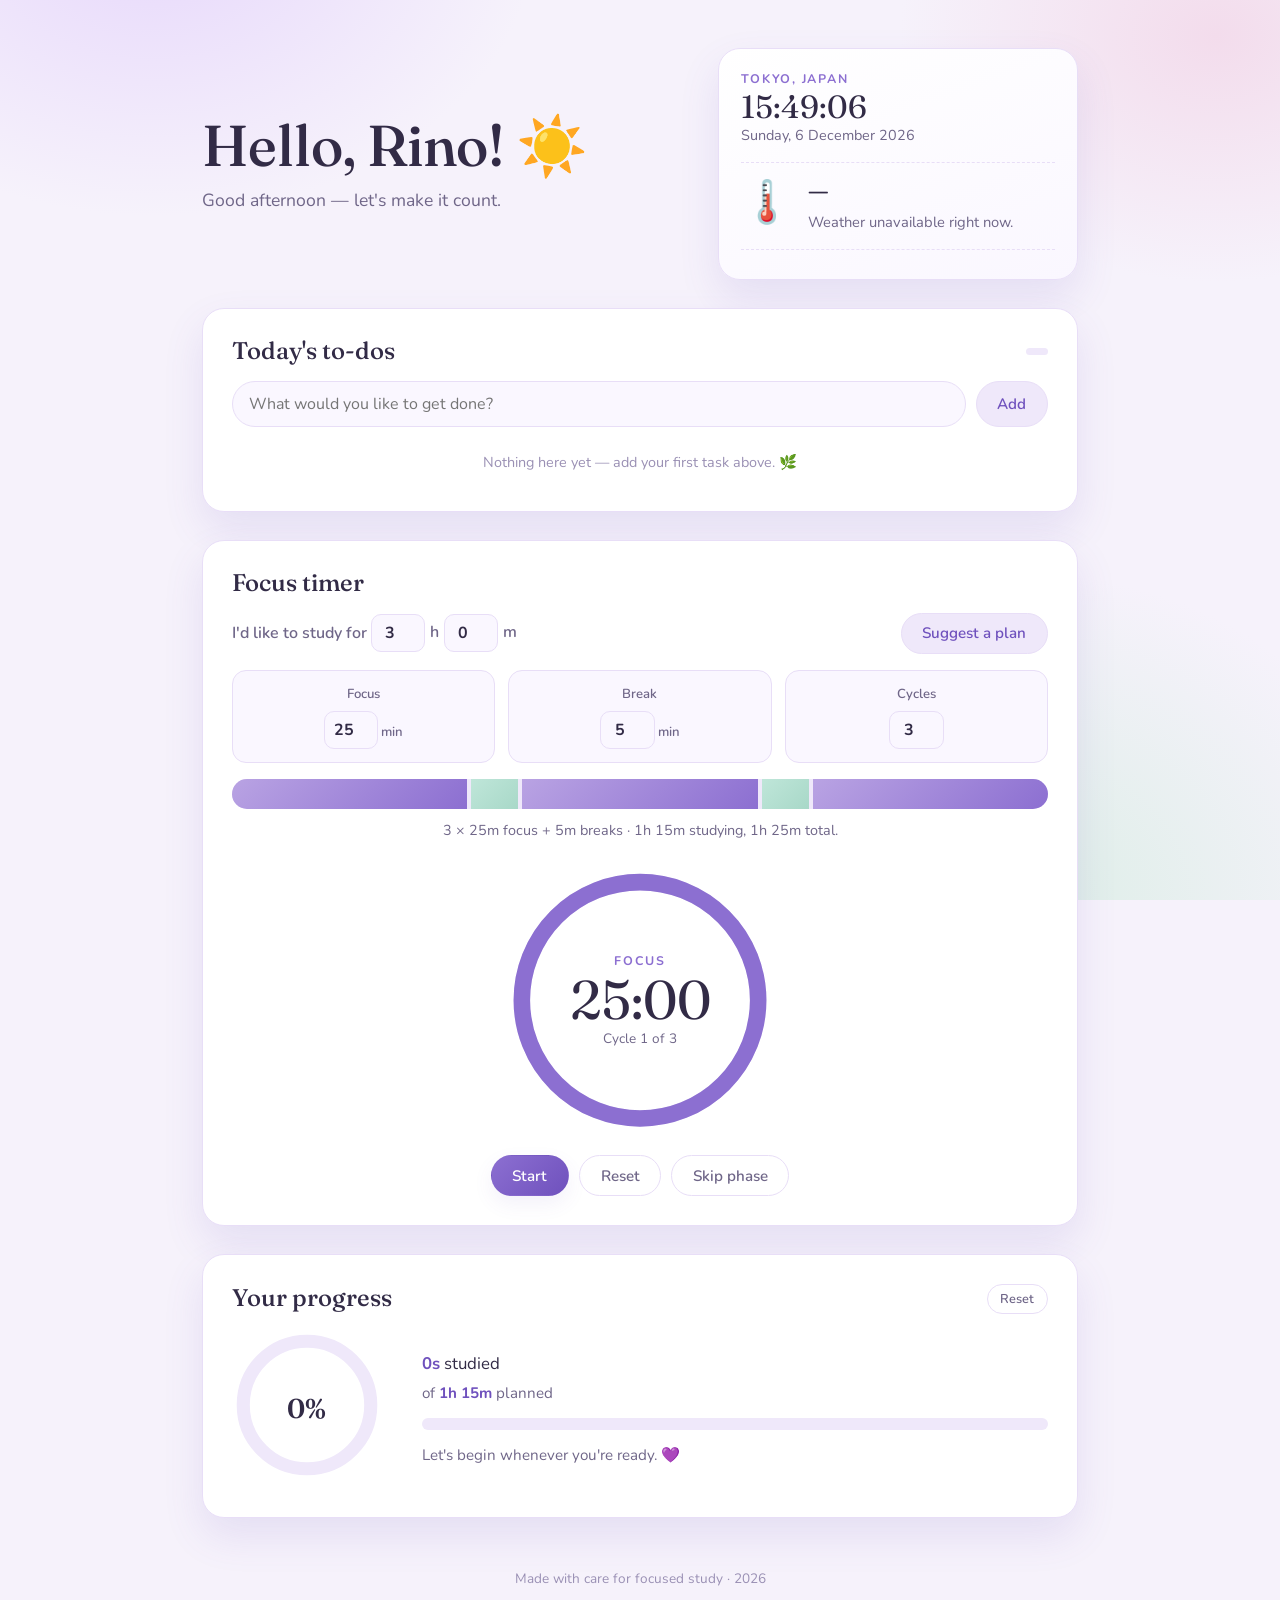
==== index.html @ bdf0d6e6 "Build Rino's study companion single-page app Replace placeholder pages with a focused study aid (lav" ====
<!DOCTYPE html>
<html lang="en">
<head>
  <meta charset="UTF-8" />
  <meta name="viewport" content="width=device-width, initial-scale=1.0" />
  <meta name="description" content="Rino's study companion — Tokyo time & weather, a to-do list, a customizable Pomodoro timer, and your study progress." />
  <title>Hello, Rino! · Study Companion</title>
  <link rel="preconnect" href="https://fonts.googleapis.com" />
  <link rel="preconnect" href="https://fonts.gstatic.com" crossorigin />
  <link href="https://fonts.googleapis.com/css2?family=Fraunces:opsz,wght@9..144,400;9..144,500;9..144,600&family=Nunito:wght@300;400;500;600;700&display=swap" rel="stylesheet" />
  <link rel="stylesheet" href="css/styles.css" />
</head>
<body>
  <div class="aurora" aria-hidden="true"></div>

  <main class="shell">
    <!-- ===== Header ===== -->
    <header class="hero">
      <div class="hero-greeting">
        <h1>Hello, Rino! <span class="wave" aria-hidden="true">🌙</span></h1>
        <p class="subtitle" data-greeting-sub>Ready to focus?</p>
      </div>

      <section class="weather-card" data-weather aria-label="Tokyo time and weather">
        <div class="weather-time">
          <span class="weather-loc">Tokyo, Japan</span>
          <span class="clock" data-clock>--:--:--</span>
          <span class="date" data-date>—</span>
        </div>
        <div class="weather-now">
          <span class="weather-icon" data-weather-icon aria-hidden="true">…</span>
          <div class="weather-readout">
            <span class="temp" data-temp>—</span>
            <span class="cond" data-cond>Loading weather…</span>
            <span class="humidity" data-humidity></span>
          </div>
        </div>
        <ul class="forecast" data-forecast aria-label="3-day forecast"></ul>
      </section>
    </header>

    <!-- ===== To-do ===== -->
    <section class="panel todo" aria-label="To-do list">
      <div class="panel-head">
        <h2>Today's to-dos</h2>
        <span class="counter" data-todo-counter></span>
      </div>
      <form class="todo-add" data-todo-form>
        <input type="text" data-todo-input placeholder="What would you like to get done?" aria-label="New to-do" maxlength="120" />
        <button type="submit" class="btn btn-soft" aria-label="Add to-do">Add</button>
      </form>
      <ul class="todo-list" data-todo-list></ul>
      <p class="empty-note" data-todo-empty>Nothing here yet — add your first task above. 🌿</p>
    </section>

    <!-- ===== Pomodoro ===== -->
    <section class="panel pomodoro" aria-label="Pomodoro timer">
      <div class="panel-head">
        <h2>Focus timer</h2>
      </div>

      <!-- Setup -->
      <div class="pomo-setup" data-pomo-setup>
        <div class="setup-row">
          <label>I'd like to study for
            <span class="inline-inputs">
              <input type="number" min="0" max="12" data-total-hours value="3" aria-label="Study hours" /> h
              <input type="number" min="0" max="59" step="5" data-total-mins value="0" aria-label="Study minutes" /> m
            </span>
          </label>
          <button type="button" class="btn btn-soft" data-suggest>Suggest a plan</button>
        </div>

        <div class="setup-grid">
          <label>Focus<br /><input type="number" min="5" max="90" data-focus-len value="25" /> min</label>
          <label>Break<br /><input type="number" min="1" max="30" data-break-len value="5" /> min</label>
          <label>Cycles<br /><input type="number" min="1" max="20" data-cycles value="3" /></label>
        </div>

        <div class="schedule" data-schedule aria-label="Session schedule"></div>
        <p class="schedule-summary" data-schedule-summary></p>
      </div>

      <!-- Timer -->
      <div class="pomo-timer">
        <div class="ring-wrap">
          <svg class="ring" viewBox="0 0 220 220" data-ring>
            <circle class="ring-track" cx="110" cy="110" r="100" />
            <circle class="ring-progress" cx="110" cy="110" r="100" data-ring-progress />
          </svg>
          <div class="ring-center">
            <span class="phase-label" data-phase>Focus</span>
            <span class="ring-time" data-ring-time>25:00</span>
            <span class="cycle-label" data-cycle-label>Cycle 1 of 3</span>
          </div>
        </div>
        <div class="timer-controls">
          <button type="button" class="btn btn-primary" data-start>Start</button>
          <button type="button" class="btn btn-soft" data-pause hidden>Pause</button>
          <button type="button" class="btn btn-ghost" data-reset>Reset</button>
          <button type="button" class="btn btn-ghost" data-skip>Skip phase</button>
        </div>
      </div>
    </section>

    <!-- ===== Progress ===== -->
    <section class="panel progress" aria-label="Study progress">
      <div class="panel-head">
        <h2>Your progress</h2>
        <button type="button" class="btn btn-ghost btn-tiny" data-reset-progress>Reset</button>
      </div>
      <div class="progress-body">
        <div class="progress-ring-wrap">
          <svg class="pring" viewBox="0 0 160 160" data-progress-ring>
            <circle class="pring-track" cx="80" cy="80" r="68" />
            <circle class="pring-fill" cx="80" cy="80" r="68" data-progress-fill />
          </svg>
          <div class="pring-center">
            <span class="pring-pct" data-progress-pct>0%</span>
          </div>
        </div>
        <div class="progress-stats">
          <p class="progress-line"><strong data-studied>0m</strong> studied</p>
          <p class="progress-line muted">of <strong data-planned>3h 0m</strong> planned</p>
          <div class="progress-bar"><span data-progress-bar></span></div>
          <p class="affirm" data-affirm>Let's begin whenever you're ready. 💜</p>
        </div>
      </div>
    </section>

    <footer class="foot">
      <p>Made with care for focused study · <span data-year></span></p>
    </footer>
  </main>

  <script src="js/app.js"></script>
</body>
</html>
---- css/styles.css ----
/* ============================================================
   Rino's Study Companion — lavender & lilac theme
   ============================================================ */

:root {
  --bg: #f6f2fb;
  --bg-2: #efe8fa;
  --surface: #ffffff;
  --surface-soft: #faf7ff;
  --ink: #322b46;
  --ink-soft: #6f6688;
  --ink-faint: #9a90b4;
  --line: #e8def7;
  --lilac: #b9a3e3;
  --lilac-deep: #8c6fd1;
  --lilac-deeper: #6f51bd;
  --lavender: #cdbcef;
  --mint: #a8d8c8;        /* break accent */
  --mint-deep: #6cb3a0;
  --rose: #e9b7d4;
  --shadow: 0 18px 40px rgba(108, 81, 189, 0.12);
  --shadow-sm: 0 8px 20px rgba(108, 81, 189, 0.08);
  --radius: 22px;
  --radius-sm: 14px;
  --ease: cubic-bezier(0.4, 0, 0.2, 1);
}

*, *::before, *::after { box-sizing: border-box; }

html { scroll-behavior: smooth; }

body {
  margin: 0;
  font-family: "Nunito", system-ui, sans-serif;
  font-weight: 400;
  color: var(--ink);
  background: var(--bg);
  line-height: 1.6;
  -webkit-font-smoothing: antialiased;
  min-height: 100vh;
}

/* soft animated backdrop */
.aurora {
  position: fixed;
  inset: 0;
  z-index: -1;
  background:
    radial-gradient(40rem 30rem at 12% -8%, #e7d8fb 0%, transparent 60%),
    radial-gradient(36rem 28rem at 95% 4%, #f3dcec 0%, transparent 55%),
    radial-gradient(40rem 34rem at 80% 100%, #ddeee7 0%, transparent 60%),
    var(--bg);
}

h1, h2, h3 {
  font-family: "Fraunces", Georgia, serif;
  font-weight: 500;
  line-height: 1.12;
  margin: 0;
  color: var(--ink);
}

.shell {
  width: 100%;
  max-width: 940px;
  margin: 0 auto;
  padding: clamp(1.5rem, 4vw, 3rem) clamp(1rem, 4vw, 2rem) 3rem;
  display: flex;
  flex-direction: column;
  gap: clamp(1.25rem, 3vw, 1.75rem);
}

/* ---------- Buttons ---------- */
.btn {
  font-family: inherit;
  font-size: 0.95rem;
  font-weight: 600;
  border: 1px solid transparent;
  border-radius: 999px;
  padding: 0.6rem 1.3rem;
  cursor: pointer;
  transition: transform 0.18s var(--ease), background 0.2s var(--ease), box-shadow 0.2s var(--ease), color 0.2s var(--ease);
}
.btn:hover { transform: translateY(-2px); }
.btn:active { transform: translateY(0); }
.btn:focus-visible { outline: 3px solid var(--lavender); outline-offset: 2px; }

.btn-primary {
  background: linear-gradient(135deg, var(--lilac-deep), var(--lilac-deeper));
  color: #fff;
  box-shadow: var(--shadow-sm);
}
.btn-primary:hover { background: linear-gradient(135deg, var(--lilac-deeper), #5a3fa8); }

.btn-soft {
  background: var(--bg-2);
  color: var(--lilac-deeper);
  border-color: var(--line);
}
.btn-soft:hover { background: #e6daf9; }

.btn-ghost {
  background: transparent;
  color: var(--ink-soft);
  border-color: var(--line);
}
.btn-ghost:hover { color: var(--lilac-deeper); border-color: var(--lilac); }

.btn-tiny { padding: 0.3rem 0.8rem; font-size: 0.8rem; }

/* ---------- Hero ---------- */
.hero {
  display: grid;
  grid-template-columns: 1fr minmax(300px, 360px);
  gap: clamp(1rem, 3vw, 2rem);
  align-items: stretch;
}

.hero-greeting { align-self: center; }

.hero-greeting h1 {
  font-size: clamp(2.4rem, 6vw, 3.6rem);
  letter-spacing: -0.01em;
}
.wave { display: inline-block; }
.subtitle {
  margin: 0.5rem 0 0;
  color: var(--ink-soft);
  font-size: 1.1rem;
}

/* ---------- Weather card ---------- */
.weather-card {
  background: linear-gradient(160deg, #ffffff 0%, var(--surface-soft) 100%);
  border: 1px solid var(--line);
  border-radius: var(--radius);
  box-shadow: var(--shadow);
  padding: 1.25rem 1.4rem;
  display: flex;
  flex-direction: column;
  gap: 0.9rem;
}

.weather-time { display: flex; flex-direction: column; }
.weather-loc {
  font-size: 0.78rem;
  text-transform: uppercase;
  letter-spacing: 0.14em;
  color: var(--lilac-deep);
  font-weight: 700;
}
.clock {
  font-family: "Fraunces", serif;
  font-size: 2rem;
  font-variant-numeric: tabular-nums;
  line-height: 1.1;
}
.date { color: var(--ink-soft); font-size: 0.9rem; }

.weather-now {
  display: flex;
  align-items: center;
  gap: 0.9rem;
  padding-top: 0.6rem;
  border-top: 1px dashed var(--line);
}
.weather-icon { font-size: 2.6rem; line-height: 1; }
.weather-readout { display: flex; flex-direction: column; }
.temp { font-size: 1.5rem; font-weight: 700; font-family: "Fraunces", serif; }
.cond { color: var(--ink-soft); font-size: 0.92rem; }
.humidity { color: var(--ink-faint); font-size: 0.82rem; }

.forecast {
  list-style: none;
  margin: 0;
  padding: 0.6rem 0 0;
  display: flex;
  gap: 0.5rem;
  border-top: 1px dashed var(--line);
}
.forecast li {
  flex: 1;
  text-align: center;
  background: var(--bg);
  border-radius: var(--radius-sm);
  padding: 0.5rem 0.2rem;
  font-size: 0.78rem;
  color: var(--ink-soft);
}
.forecast .f-day { font-weight: 700; color: var(--ink); display: block; }
.forecast .f-ico { font-size: 1.2rem; display: block; margin: 0.15rem 0; }
.forecast .f-temp { display: block; }

/* ---------- Panels ---------- */
.panel {
  background: var(--surface);
  border: 1px solid var(--line);
  border-radius: var(--radius);
  box-shadow: var(--shadow);
  padding: clamp(1.2rem, 3vw, 1.8rem);
}
.panel-head {
  display: flex;
  align-items: center;
  justify-content: space-between;
  margin-bottom: 1rem;
}
.panel-head h2 { font-size: 1.5rem; }
.counter {
  font-size: 0.82rem;
  color: var(--lilac-deep);
  background: var(--bg-2);
  padding: 0.2rem 0.7rem;
  border-radius: 999px;
  font-weight: 700;
}

/* ---------- To-do ---------- */
.todo-add { display: flex; gap: 0.6rem; margin-bottom: 1rem; }
.todo-add input {
  flex: 1;
  font-family: inherit;
  font-size: 1rem;
  padding: 0.7rem 1rem;
  border: 1px solid var(--line);
  border-radius: 999px;
  background: var(--surface-soft);
  color: var(--ink);
  transition: border-color 0.2s var(--ease), box-shadow 0.2s var(--ease);
}
.todo-add input:focus {
  outline: none;
  border-color: var(--lilac);
  box-shadow: 0 0 0 4px rgba(185, 163, 227, 0.2);
}

.todo-list { list-style: none; margin: 0; padding: 0; display: flex; flex-direction: column; gap: 0.5rem; }
.todo-item {
  display: flex;
  align-items: center;
  gap: 0.75rem;
  padding: 0.7rem 0.9rem;
  background: var(--surface-soft);
  border: 1px solid var(--line);
  border-radius: var(--radius-sm);
  animation: pop 0.3s var(--ease);
}
@keyframes pop { from { opacity: 0; transform: translateY(-6px); } to { opacity: 1; transform: none; } }

.todo-check {
  appearance: none;
  width: 22px; height: 22px;
  border: 2px solid var(--lilac);
  border-radius: 50%;
  cursor: pointer;
  flex-shrink: 0;
  display: grid;
  place-items: center;
  transition: background 0.2s var(--ease), border-color 0.2s var(--ease);
}
.todo-check:checked { background: var(--lilac-deep); border-color: var(--lilac-deep); }
.todo-check:checked::after { content: "✓"; color: #fff; font-size: 0.8rem; font-weight: 700; }
.todo-check:focus-visible { outline: 3px solid var(--lavender); outline-offset: 2px; }

.todo-text { flex: 1; word-break: break-word; transition: color 0.2s var(--ease); }
.todo-item.done .todo-text { color: var(--ink-faint); text-decoration: line-through; }

.todo-del {
  background: none; border: 0; cursor: pointer;
  color: var(--ink-faint); font-size: 1.1rem; line-height: 1;
  padding: 0.2rem 0.4rem; border-radius: 8px;
  transition: color 0.2s var(--ease), background 0.2s var(--ease);
}
.todo-del:hover { color: #c45b8a; background: #fbeef4; }

.empty-note { color: var(--ink-faint); font-size: 0.9rem; text-align: center; padding: 0.5rem 0; margin: 0; }

/* ---------- Pomodoro ---------- */
.pomo-setup { margin-bottom: 1.5rem; }
.setup-row {
  display: flex;
  align-items: center;
  justify-content: space-between;
  flex-wrap: wrap;
  gap: 0.8rem;
  margin-bottom: 1rem;
}
.setup-row > label { color: var(--ink-soft); font-weight: 600; }
.inline-inputs { display: inline-flex; align-items: center; gap: 0.3rem; }

.pomo-setup input[type="number"] {
  font-family: inherit;
  font-size: 1rem;
  font-weight: 700;
  width: 3.4rem;
  text-align: center;
  padding: 0.45rem 0.3rem;
  border: 1px solid var(--line);
  border-radius: 10px;
  background: var(--surface-soft);
  color: var(--ink);
}
.pomo-setup input[type="number"]:focus {
  outline: none; border-color: var(--lilac);
  box-shadow: 0 0 0 4px rgba(185, 163, 227, 0.2);
}

.setup-grid {
  display: grid;
  grid-template-columns: repeat(3, 1fr);
  gap: 0.8rem;
  margin-bottom: 1rem;
}
.setup-grid label {
  background: var(--surface-soft);
  border: 1px solid var(--line);
  border-radius: var(--radius-sm);
  padding: 0.8rem;
  text-align: center;
  font-size: 0.82rem;
  color: var(--ink-soft);
  font-weight: 600;
}
.setup-grid input { margin-top: 0.4rem; }

.schedule {
  display: flex;
  gap: 4px;
  height: 30px;
  border-radius: 999px;
  overflow: hidden;
  background: var(--bg-2);
  margin-bottom: 0.6rem;
}
.schedule .blk { transition: flex 0.3s var(--ease); }
.schedule .blk-focus { background: linear-gradient(135deg, var(--lilac), var(--lilac-deep)); }
.schedule .blk-break { background: linear-gradient(135deg, #bfe6d9, var(--mint)); }
.schedule-summary { color: var(--ink-soft); font-size: 0.9rem; margin: 0; text-align: center; }

/* timer ring */
.pomo-timer { display: flex; flex-direction: column; align-items: center; gap: 1.3rem; }
.ring-wrap { position: relative; width: min(260px, 70vw); aspect-ratio: 1; }
.ring { width: 100%; height: 100%; transform: rotate(-90deg); }
.ring-track { fill: none; stroke: var(--bg-2); stroke-width: 14; }
.ring-progress {
  fill: none;
  stroke: url(#g);
  stroke: var(--lilac-deep);
  stroke-width: 14;
  stroke-linecap: round;
  transition: stroke-dashoffset 0.4s linear, stroke 0.4s var(--ease);
}
.ring-wrap.break .ring-progress { stroke: var(--mint-deep); }

.ring-center {
  position: absolute; inset: 0;
  display: flex; flex-direction: column;
  align-items: center; justify-content: center;
}
.phase-label {
  text-transform: uppercase;
  letter-spacing: 0.16em;
  font-size: 0.78rem;
  font-weight: 700;
  color: var(--lilac-deep);
}
.ring-wrap.break .phase-label { color: var(--mint-deep); }
.ring-time {
  font-family: "Fraunces", serif;
  font-size: clamp(2.6rem, 9vw, 3.4rem);
  font-variant-numeric: tabular-nums;
  line-height: 1.05;
}
.cycle-label { color: var(--ink-soft); font-size: 0.85rem; }

.timer-controls { display: flex; gap: 0.6rem; flex-wrap: wrap; justify-content: center; }

/* ---------- Progress ---------- */
.progress-body { display: flex; align-items: center; gap: clamp(1rem, 4vw, 2.5rem); flex-wrap: wrap; }
.progress-ring-wrap { position: relative; width: 150px; aspect-ratio: 1; flex-shrink: 0; }
.pring { width: 100%; height: 100%; transform: rotate(-90deg); }
.pring-track { fill: none; stroke: var(--bg-2); stroke-width: 14; }
.pring-fill {
  fill: none; stroke: var(--lilac-deep); stroke-width: 14; stroke-linecap: round;
  transition: stroke-dashoffset 0.6s var(--ease);
}
.pring-center { position: absolute; inset: 0; display: grid; place-items: center; }
.pring-pct { font-family: "Fraunces", serif; font-size: 1.7rem; font-weight: 600; }

.progress-stats { flex: 1; min-width: 200px; }
.progress-line { margin: 0 0 0.2rem; font-size: 1.05rem; }
.progress-line.muted { color: var(--ink-soft); font-size: 0.95rem; }
.progress-line strong { color: var(--lilac-deeper); }
.progress-bar {
  height: 12px; background: var(--bg-2); border-radius: 999px;
  overflow: hidden; margin: 0.8rem 0;
}
.progress-bar span {
  display: block; height: 100%; width: 0%;
  background: linear-gradient(90deg, var(--lavender), var(--lilac-deep));
  border-radius: 999px;
  transition: width 0.6s var(--ease);
}
.affirm { color: var(--ink-soft); font-size: 0.95rem; margin: 0; }

/* ---------- Footer ---------- */
.foot { text-align: center; color: var(--ink-faint); font-size: 0.85rem; padding-top: 0.5rem; }

/* ---------- Responsive ---------- */
@media (max-width: 720px) {
  .hero { grid-template-columns: 1fr; }
}

@media (prefers-reduced-motion: reduce) {
  *, *::before, *::after { animation: none !important; transition: none !important; }
  html { scroll-behavior: auto; }
}
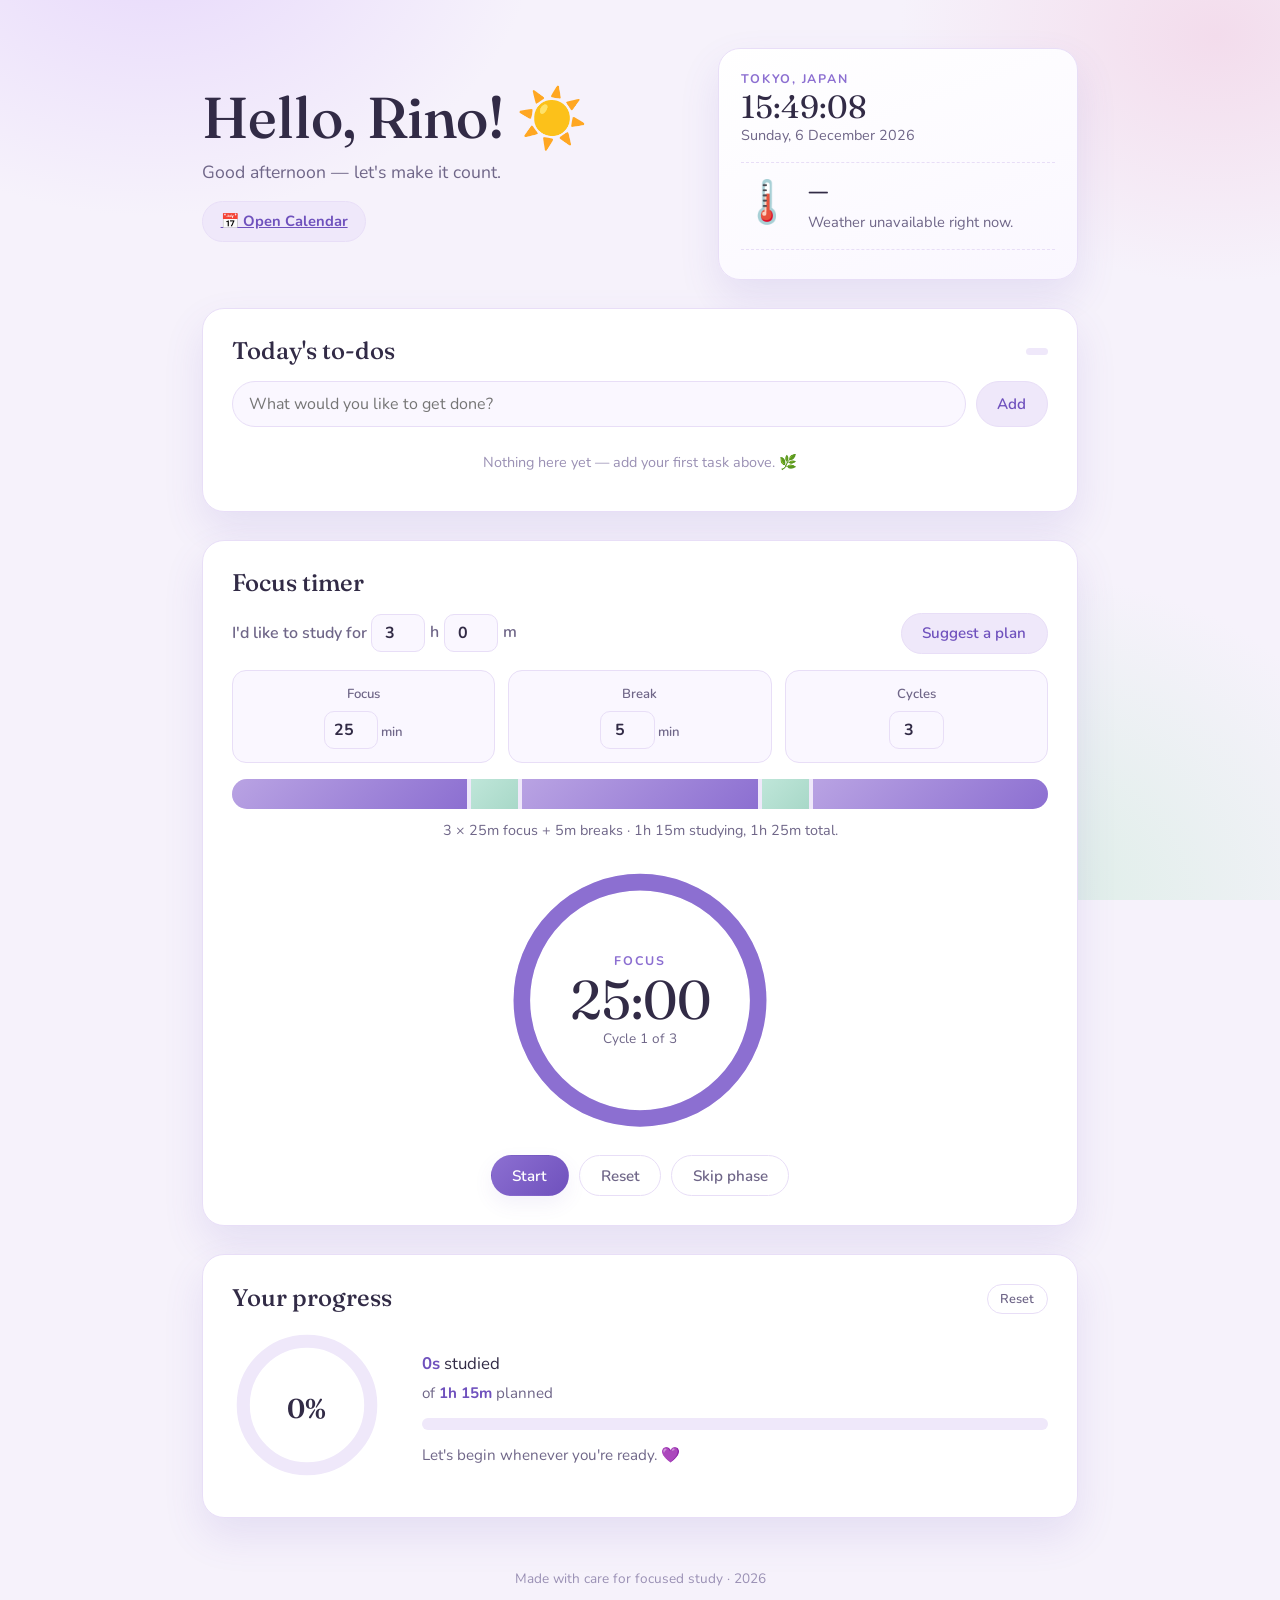
==== commit 451e0254: "Add self-contained website calendar (Apple Calendar-style) New calendar.html with no backend/API, pe" ====
--- a/index.html
+++ b/index.html
@@ -19,6 +19,7 @@
       <div class="hero-greeting">
         <h1>Hello, Rino! <span class="wave" aria-hidden="true">🌙</span></h1>
         <p class="subtitle" data-greeting-sub>Ready to focus?</p>
+        <a class="cal-link" href="calendar.html">📅 Open Calendar</a>
       </div>
 
       <section class="weather-card" data-weather aria-label="Tokyo time and weather">
--- a/css/styles.css
+++ b/css/styles.css
@@ -128,6 +128,19 @@
   color: var(--ink-soft);
   font-size: 1.1rem;
 }
+.cal-link {
+  display: inline-block;
+  margin-top: 0.9rem;
+  padding: 0.5rem 1.1rem;
+  border-radius: 999px;
+  background: var(--bg-2);
+  border: 1px solid var(--line);
+  color: var(--lilac-deeper);
+  font-weight: 700;
+  font-size: 0.92rem;
+  transition: transform 0.18s var(--ease), background 0.2s var(--ease);
+}
+.cal-link:hover { transform: translateY(-2px); background: #e6daf9; }
 
 /* ---------- Weather card ---------- */
 .weather-card {
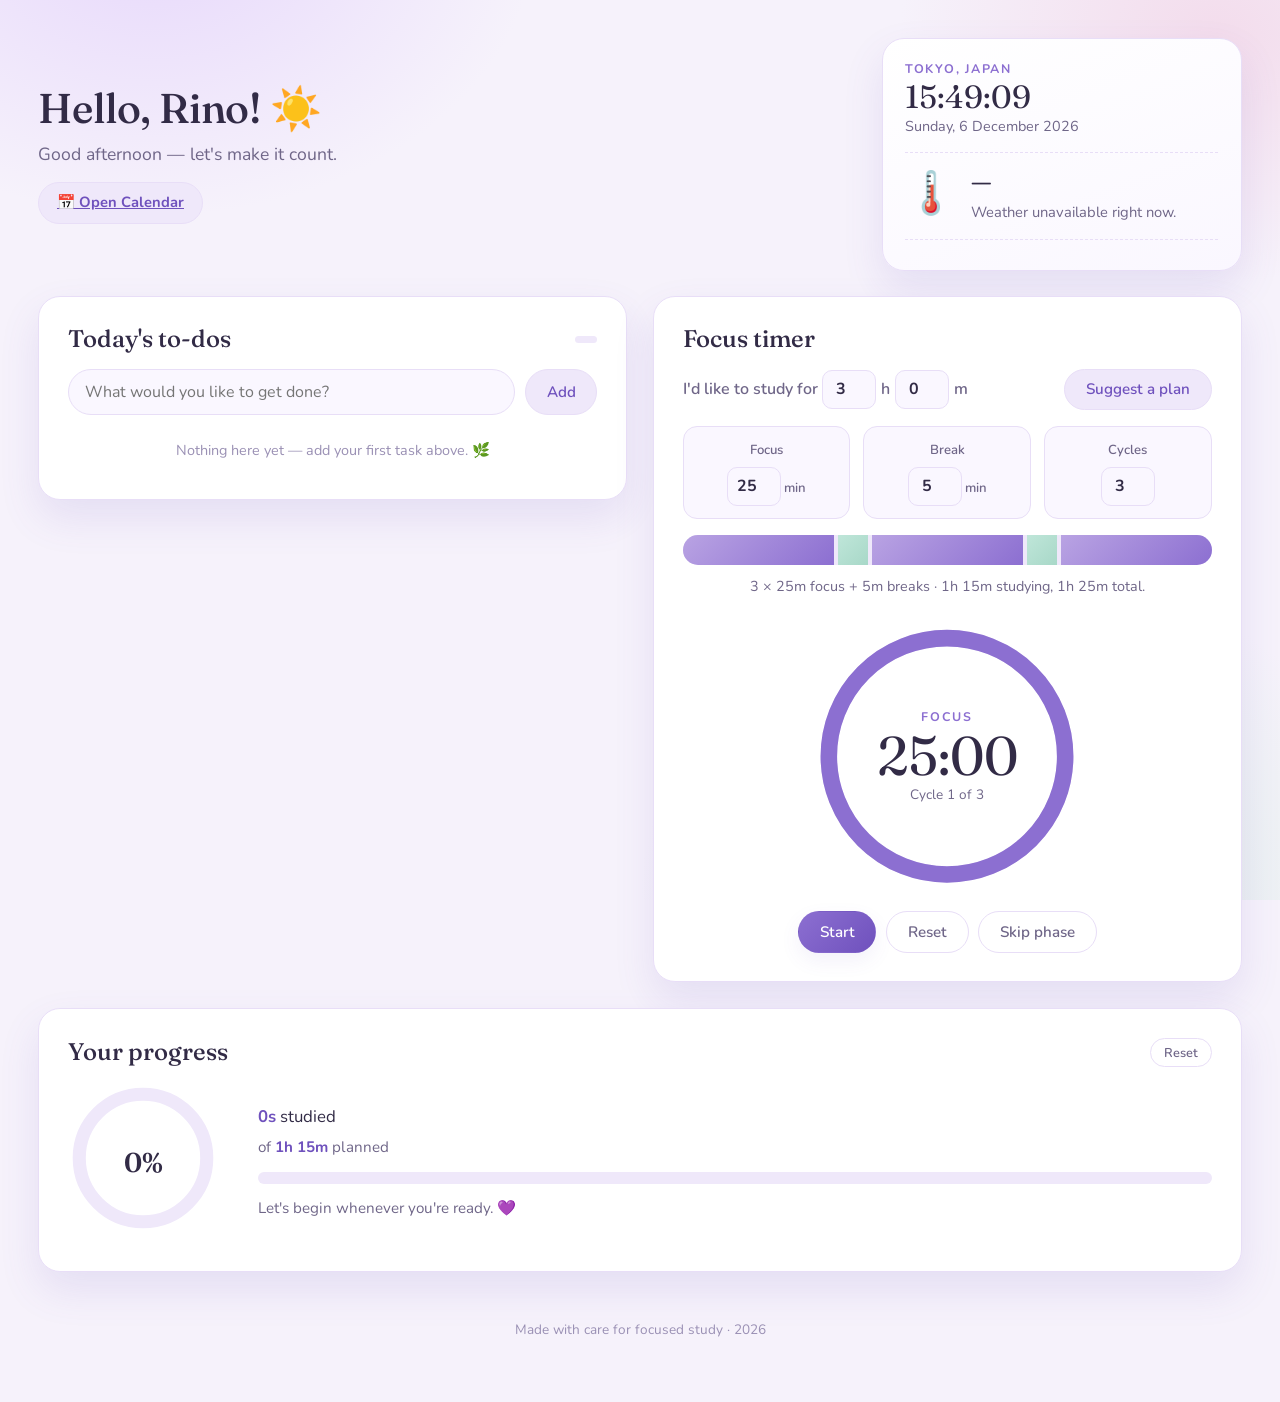
==== commit 0e52c7db: "Widen study page into full-width dashboard layout - Expand shell max-width 940px -> 1500px to use de" ====
--- a/index.html
+++ b/index.html
@@ -40,6 +40,8 @@
       </section>
     </header>
 
+    <!-- ===== To-do + Timer (one level) ===== -->
+    <div class="dash-row">
     <!-- ===== To-do ===== -->
     <section class="panel todo" aria-label="To-do list">
       <div class="panel-head">
@@ -103,6 +105,7 @@
         </div>
       </div>
     </section>
+    </div><!-- /.dash-row -->
 
     <!-- ===== Progress ===== -->
     <section class="panel progress" aria-label="Study progress">
--- a/css/styles.css
+++ b/css/styles.css
@@ -62,12 +62,23 @@
 
 .shell {
   width: 100%;
-  max-width: 940px;
+  max-width: 1500px;
   margin: 0 auto;
-  padding: clamp(1.5rem, 4vw, 3rem) clamp(1rem, 4vw, 2rem) 3rem;
+  padding: clamp(1.5rem, 3vw, 2.5rem) clamp(1rem, 3vw, 2.5rem) 3rem;
   display: flex;
   flex-direction: column;
-  gap: clamp(1.25rem, 3vw, 1.75rem);
+  gap: clamp(1.25rem, 2.5vw, 1.6rem);
+}
+
+/* Dashboard row: to-do + timer side by side on one level */
+.dash-row {
+  display: grid;
+  grid-template-columns: 1fr 1fr;
+  gap: clamp(1.25rem, 2.5vw, 1.6rem);
+  align-items: start;
+}
+@media (max-width: 860px) {
+  .dash-row { grid-template-columns: 1fr; }
 }
 
 /* ---------- Buttons ---------- */
@@ -119,7 +130,7 @@
 .hero-greeting { align-self: center; }
 
 .hero-greeting h1 {
-  font-size: clamp(2.4rem, 6vw, 3.6rem);
+  font-size: clamp(1.9rem, 3.4vw, 2.6rem);
   letter-spacing: -0.01em;
 }
 .wave { display: inline-block; }
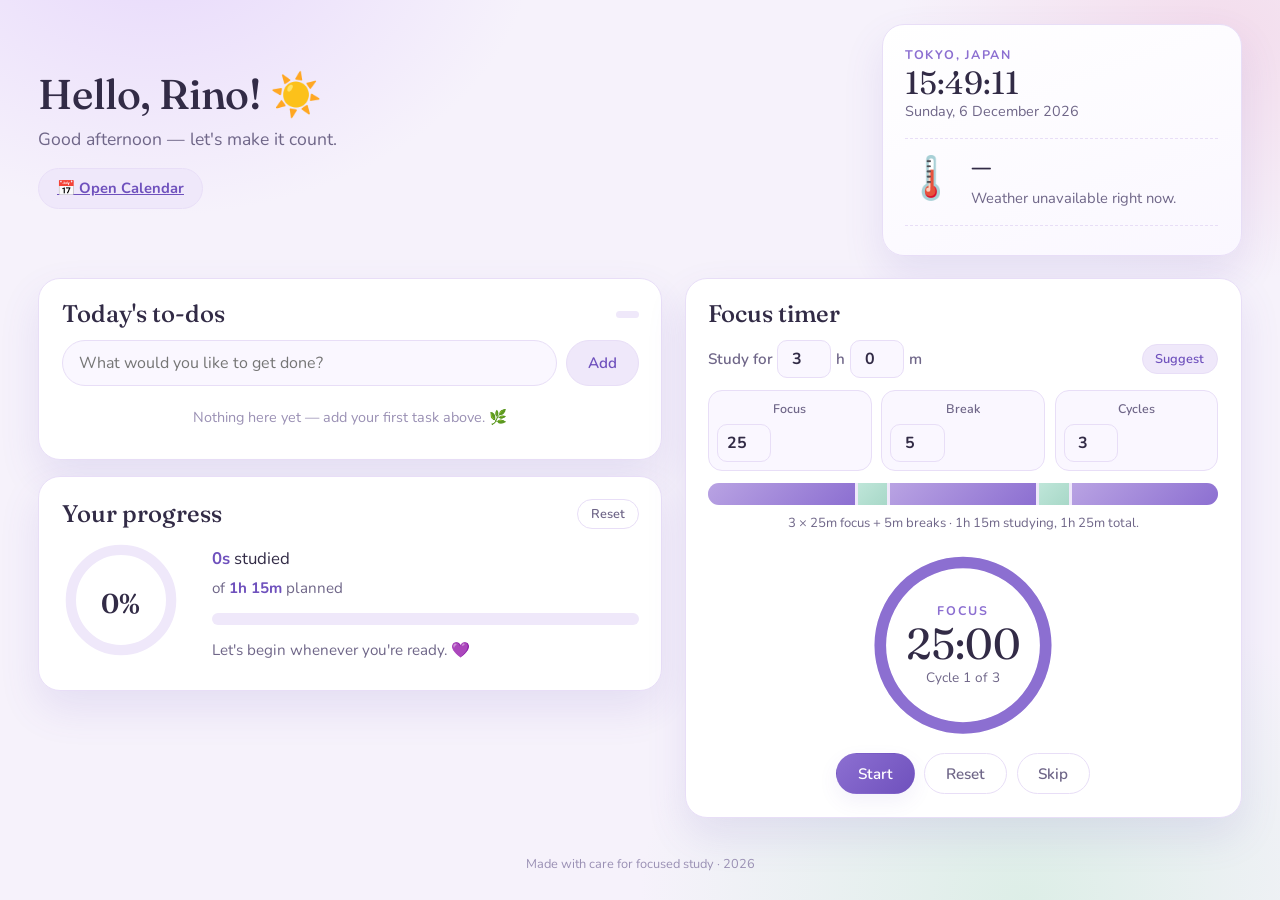
==== commit a328322a: "Compact, single-screen study dashboard - Restructure into two balanced columns: left = to-do + progr" ====
--- a/index.html
+++ b/index.html
@@ -40,97 +40,101 @@
       </section>
     </header>
 
-    <!-- ===== To-do + Timer (one level) ===== -->
-    <div class="dash-row">
-    <!-- ===== To-do ===== -->
-    <section class="panel todo" aria-label="To-do list">
-      <div class="panel-head">
-        <h2>Today's to-dos</h2>
-        <span class="counter" data-todo-counter></span>
-      </div>
-      <form class="todo-add" data-todo-form>
-        <input type="text" data-todo-input placeholder="What would you like to get done?" aria-label="New to-do" maxlength="120" />
-        <button type="submit" class="btn btn-soft" aria-label="Add to-do">Add</button>
-      </form>
-      <ul class="todo-list" data-todo-list></ul>
-      <p class="empty-note" data-todo-empty>Nothing here yet — add your first task above. 🌿</p>
-    </section>
+    <!-- ===== Dashboard ===== -->
+    <div class="dash-grid">
+      <!-- Left column: to-do + progress -->
+      <div class="dash-col">
+        <!-- To-do -->
+        <section class="panel todo" aria-label="To-do list">
+          <div class="panel-head">
+            <h2>Today's to-dos</h2>
+            <span class="counter" data-todo-counter></span>
+          </div>
+          <form class="todo-add" data-todo-form>
+            <input type="text" data-todo-input placeholder="What would you like to get done?" aria-label="New to-do" maxlength="120" />
+            <button type="submit" class="btn btn-soft" aria-label="Add to-do">Add</button>
+          </form>
+          <ul class="todo-list" data-todo-list></ul>
+          <p class="empty-note" data-todo-empty>Nothing here yet — add your first task above. 🌿</p>
+        </section>
 
-    <!-- ===== Pomodoro ===== -->
-    <section class="panel pomodoro" aria-label="Pomodoro timer">
-      <div class="panel-head">
-        <h2>Focus timer</h2>
+        <!-- Progress -->
+        <section class="panel progress" aria-label="Study progress">
+          <div class="panel-head">
+            <h2>Your progress</h2>
+            <button type="button" class="btn btn-ghost btn-tiny" data-reset-progress>Reset</button>
+          </div>
+          <div class="progress-body">
+            <div class="progress-ring-wrap">
+              <svg class="pring" viewBox="0 0 160 160" data-progress-ring>
+                <circle class="pring-track" cx="80" cy="80" r="68" />
+                <circle class="pring-fill" cx="80" cy="80" r="68" data-progress-fill />
+              </svg>
+              <div class="pring-center">
+                <span class="pring-pct" data-progress-pct>0%</span>
+              </div>
+            </div>
+            <div class="progress-stats">
+              <p class="progress-line"><strong data-studied>0m</strong> studied</p>
+              <p class="progress-line muted">of <strong data-planned>3h 0m</strong> planned</p>
+              <div class="progress-bar"><span data-progress-bar></span></div>
+              <p class="affirm" data-affirm>Let's begin whenever you're ready. 💜</p>
+            </div>
+          </div>
+        </section>
       </div>
 
-      <!-- Setup -->
-      <div class="pomo-setup" data-pomo-setup>
-        <div class="setup-row">
-          <label>I'd like to study for
-            <span class="inline-inputs">
-              <input type="number" min="0" max="12" data-total-hours value="3" aria-label="Study hours" /> h
-              <input type="number" min="0" max="59" step="5" data-total-mins value="0" aria-label="Study minutes" /> m
-            </span>
-          </label>
-          <button type="button" class="btn btn-soft" data-suggest>Suggest a plan</button>
+      <!-- Right column: Pomodoro -->
+      <section class="panel pomodoro" data-pomodoro aria-label="Pomodoro timer">
+        <div class="panel-head">
+          <h2>Focus timer</h2>
+          <button type="button" class="btn btn-ghost btn-tiny" data-edit-plan hidden>Edit plan</button>
         </div>
 
-        <div class="setup-grid">
-          <label>Focus<br /><input type="number" min="5" max="90" data-focus-len value="25" /> min</label>
-          <label>Break<br /><input type="number" min="1" max="30" data-break-len value="5" /> min</label>
-          <label>Cycles<br /><input type="number" min="1" max="20" data-cycles value="3" /></label>
+        <!-- Setup (hidden once a session starts) -->
+        <div class="pomo-setup" data-pomo-setup>
+          <div class="setup-row">
+            <label>Study for
+              <span class="inline-inputs">
+                <input type="number" min="0" max="12" data-total-hours value="3" aria-label="Study hours" /> h
+                <input type="number" min="0" max="59" step="5" data-total-mins value="0" aria-label="Study minutes" /> m
+              </span>
+            </label>
+            <button type="button" class="btn btn-soft btn-tiny" data-suggest>Suggest</button>
+          </div>
+
+          <div class="setup-grid">
+            <label>Focus<input type="number" min="5" max="90" data-focus-len value="25" /></label>
+            <label>Break<input type="number" min="1" max="30" data-break-len value="5" /></label>
+            <label>Cycles<input type="number" min="1" max="20" data-cycles value="3" /></label>
+          </div>
+
+          <div class="schedule" data-schedule aria-label="Session schedule"></div>
+          <p class="schedule-summary" data-schedule-summary></p>
         </div>
 
-        <div class="schedule" data-schedule aria-label="Session schedule"></div>
-        <p class="schedule-summary" data-schedule-summary></p>
-      </div>
-
-      <!-- Timer -->
-      <div class="pomo-timer">
-        <div class="ring-wrap">
-          <svg class="ring" viewBox="0 0 220 220" data-ring>
-            <circle class="ring-track" cx="110" cy="110" r="100" />
-            <circle class="ring-progress" cx="110" cy="110" r="100" data-ring-progress />
-          </svg>
-          <div class="ring-center">
-            <span class="phase-label" data-phase>Focus</span>
-            <span class="ring-time" data-ring-time>25:00</span>
-            <span class="cycle-label" data-cycle-label>Cycle 1 of 3</span>
+        <!-- Timer -->
+        <div class="pomo-timer">
+          <div class="ring-wrap">
+            <svg class="ring" viewBox="0 0 220 220" data-ring>
+              <circle class="ring-track" cx="110" cy="110" r="100" />
+              <circle class="ring-progress" cx="110" cy="110" r="100" data-ring-progress />
+            </svg>
+            <div class="ring-center">
+              <span class="phase-label" data-phase>Focus</span>
+              <span class="ring-time" data-ring-time>25:00</span>
+              <span class="cycle-label" data-cycle-label>Cycle 1 of 3</span>
+            </div>
+          </div>
+          <div class="timer-controls">
+            <button type="button" class="btn btn-primary" data-start>Start</button>
+            <button type="button" class="btn btn-soft" data-pause hidden>Pause</button>
+            <button type="button" class="btn btn-ghost" data-reset>Reset</button>
+            <button type="button" class="btn btn-ghost" data-skip>Skip</button>
           </div>
         </div>
-        <div class="timer-controls">
-          <button type="button" class="btn btn-primary" data-start>Start</button>
-          <button type="button" class="btn btn-soft" data-pause hidden>Pause</button>
-          <button type="button" class="btn btn-ghost" data-reset>Reset</button>
-          <button type="button" class="btn btn-ghost" data-skip>Skip phase</button>
-        </div>
-      </div>
-    </section>
-    </div><!-- /.dash-row -->
-
-    <!-- ===== Progress ===== -->
-    <section class="panel progress" aria-label="Study progress">
-      <div class="panel-head">
-        <h2>Your progress</h2>
-        <button type="button" class="btn btn-ghost btn-tiny" data-reset-progress>Reset</button>
-      </div>
-      <div class="progress-body">
-        <div class="progress-ring-wrap">
-          <svg class="pring" viewBox="0 0 160 160" data-progress-ring>
-            <circle class="pring-track" cx="80" cy="80" r="68" />
-            <circle class="pring-fill" cx="80" cy="80" r="68" data-progress-fill />
-          </svg>
-          <div class="pring-center">
-            <span class="pring-pct" data-progress-pct>0%</span>
-          </div>
-        </div>
-        <div class="progress-stats">
-          <p class="progress-line"><strong data-studied>0m</strong> studied</p>
-          <p class="progress-line muted">of <strong data-planned>3h 0m</strong> planned</p>
-          <div class="progress-bar"><span data-progress-bar></span></div>
-          <p class="affirm" data-affirm>Let's begin whenever you're ready. 💜</p>
-        </div>
-      </div>
-    </section>
+      </section>
+    </div><!-- /.dash-grid -->
 
     <footer class="foot">
       <p>Made with care for focused study · <span data-year></span></p>
--- a/css/styles.css
+++ b/css/styles.css
@@ -64,21 +64,27 @@
   width: 100%;
   max-width: 1500px;
   margin: 0 auto;
-  padding: clamp(1.5rem, 3vw, 2.5rem) clamp(1rem, 3vw, 2.5rem) 3rem;
+  padding: clamp(1rem, 2vw, 1.5rem) clamp(1rem, 3vw, 2.5rem) 0.75rem;
   display: flex;
   flex-direction: column;
-  gap: clamp(1.25rem, 2.5vw, 1.6rem);
-}
-
-/* Dashboard row: to-do + timer side by side on one level */
-.dash-row {
+  gap: clamp(1rem, 2vw, 1.35rem);
+}
+
+/* Dashboard: left column (to-do + progress) | right column (timer) */
+.dash-grid {
   display: grid;
-  grid-template-columns: 1fr 1fr;
-  gap: clamp(1.25rem, 2.5vw, 1.6rem);
-  align-items: start;
+  grid-template-columns: minmax(0, 1.12fr) minmax(0, 1fr);
+  gap: clamp(1rem, 2vw, 1.4rem);
+  align-items: stretch;
+}
+.dash-col {
+  display: flex;
+  flex-direction: column;
+  gap: clamp(0.75rem, 1.5vw, 1rem);
+  min-width: 0;
 }
 @media (max-width: 860px) {
-  .dash-row { grid-template-columns: 1fr; }
+  .dash-grid { grid-template-columns: 1fr; }
 }
 
 /* ---------- Buttons ---------- */
@@ -221,13 +227,13 @@
   border: 1px solid var(--line);
   border-radius: var(--radius);
   box-shadow: var(--shadow);
-  padding: clamp(1.2rem, 3vw, 1.8rem);
+  padding: clamp(1.05rem, 2vw, 1.4rem);
 }
 .panel-head {
   display: flex;
   align-items: center;
   justify-content: space-between;
-  margin-bottom: 1rem;
+  margin-bottom: 0.75rem;
 }
 .panel-head h2 { font-size: 1.5rem; }
 .counter {
@@ -240,7 +246,7 @@
 }
 
 /* ---------- To-do ---------- */
-.todo-add { display: flex; gap: 0.6rem; margin-bottom: 1rem; }
+.todo-add { display: flex; gap: 0.6rem; margin-bottom: 0.7rem; }
 .todo-add input {
   flex: 1;
   font-family: inherit;
@@ -258,7 +264,9 @@
   box-shadow: 0 0 0 4px rgba(185, 163, 227, 0.2);
 }
 
-.todo-list { list-style: none; margin: 0; padding: 0; display: flex; flex-direction: column; gap: 0.5rem; }
+.todo-list { list-style: none; margin: 0; padding: 0; display: flex; flex-direction: column; gap: 0.45rem; max-height: 178px; overflow-y: auto; }
+.todo-list::-webkit-scrollbar { width: 8px; }
+.todo-list::-webkit-scrollbar-thumb { background: var(--line); border-radius: 8px; }
 .todo-item {
   display: flex;
   align-items: center;
@@ -300,16 +308,19 @@
 .empty-note { color: var(--ink-faint); font-size: 0.9rem; text-align: center; padding: 0.5rem 0; margin: 0; }
 
 /* ---------- Pomodoro ---------- */
-.pomo-setup { margin-bottom: 1.5rem; }
+.pomodoro { display: flex; flex-direction: column; }
+.pomo-setup { margin-bottom: 1rem; }
+.pomodoro.is-running .pomo-setup { display: none; }
+.pomo-timer { margin-top: auto; }
 .setup-row {
   display: flex;
   align-items: center;
   justify-content: space-between;
   flex-wrap: wrap;
-  gap: 0.8rem;
-  margin-bottom: 1rem;
-}
-.setup-row > label { color: var(--ink-soft); font-weight: 600; }
+  gap: 0.6rem;
+  margin-bottom: 0.7rem;
+}
+.setup-row > label { color: var(--ink-soft); font-weight: 600; font-size: 0.95rem; }
 .inline-inputs { display: inline-flex; align-items: center; gap: 0.3rem; }
 
 .pomo-setup input[type="number"] {
@@ -332,38 +343,41 @@
 .setup-grid {
   display: grid;
   grid-template-columns: repeat(3, 1fr);
-  gap: 0.8rem;
-  margin-bottom: 1rem;
+  gap: 0.6rem;
+  margin-bottom: 0.7rem;
 }
 .setup-grid label {
   background: var(--surface-soft);
   border: 1px solid var(--line);
   border-radius: var(--radius-sm);
-  padding: 0.8rem;
+  padding: 0.5rem;
   text-align: center;
-  font-size: 0.82rem;
+  font-size: 0.78rem;
   color: var(--ink-soft);
   font-weight: 600;
-}
-.setup-grid input { margin-top: 0.4rem; }
+  display: flex;
+  flex-direction: column;
+  gap: 0.35rem;
+}
+.setup-grid input { margin-top: 0; width: 100%; }
 
 .schedule {
   display: flex;
-  gap: 4px;
-  height: 30px;
+  gap: 3px;
+  height: 22px;
   border-radius: 999px;
   overflow: hidden;
   background: var(--bg-2);
-  margin-bottom: 0.6rem;
+  margin-bottom: 0.5rem;
 }
 .schedule .blk { transition: flex 0.3s var(--ease); }
 .schedule .blk-focus { background: linear-gradient(135deg, var(--lilac), var(--lilac-deep)); }
 .schedule .blk-break { background: linear-gradient(135deg, #bfe6d9, var(--mint)); }
-.schedule-summary { color: var(--ink-soft); font-size: 0.9rem; margin: 0; text-align: center; }
+.schedule-summary { color: var(--ink-soft); font-size: 0.82rem; margin: 0; text-align: center; }
 
 /* timer ring */
-.pomo-timer { display: flex; flex-direction: column; align-items: center; gap: 1.3rem; }
-.ring-wrap { position: relative; width: min(260px, 70vw); aspect-ratio: 1; }
+.pomo-timer { display: flex; flex-direction: column; align-items: center; gap: 0.8rem; }
+.ring-wrap { position: relative; width: min(182px, 50vw); aspect-ratio: 1; }
 .ring { width: 100%; height: 100%; transform: rotate(-90deg); }
 .ring-track { fill: none; stroke: var(--bg-2); stroke-width: 14; }
 .ring-progress {
@@ -391,7 +405,7 @@
 .ring-wrap.break .phase-label { color: var(--mint-deep); }
 .ring-time {
   font-family: "Fraunces", serif;
-  font-size: clamp(2.6rem, 9vw, 3.4rem);
+  font-size: clamp(2.1rem, 6vw, 2.7rem);
   font-variant-numeric: tabular-nums;
   line-height: 1.05;
 }
@@ -400,8 +414,8 @@
 .timer-controls { display: flex; gap: 0.6rem; flex-wrap: wrap; justify-content: center; }
 
 /* ---------- Progress ---------- */
-.progress-body { display: flex; align-items: center; gap: clamp(1rem, 4vw, 2.5rem); flex-wrap: wrap; }
-.progress-ring-wrap { position: relative; width: 150px; aspect-ratio: 1; flex-shrink: 0; }
+.progress-body { display: flex; align-items: center; gap: clamp(1rem, 3vw, 2rem); flex-wrap: wrap; }
+.progress-ring-wrap { position: relative; width: 118px; aspect-ratio: 1; flex-shrink: 0; }
 .pring { width: 100%; height: 100%; transform: rotate(-90deg); }
 .pring-track { fill: none; stroke: var(--bg-2); stroke-width: 14; }
 .pring-fill {
@@ -428,7 +442,7 @@
 .affirm { color: var(--ink-soft); font-size: 0.95rem; margin: 0; }
 
 /* ---------- Footer ---------- */
-.foot { text-align: center; color: var(--ink-faint); font-size: 0.85rem; padding-top: 0.5rem; }
+.foot { text-align: center; color: var(--ink-faint); font-size: 0.8rem; padding-top: 0.1rem; }
 
 /* ---------- Responsive ---------- */
 @media (max-width: 720px) {
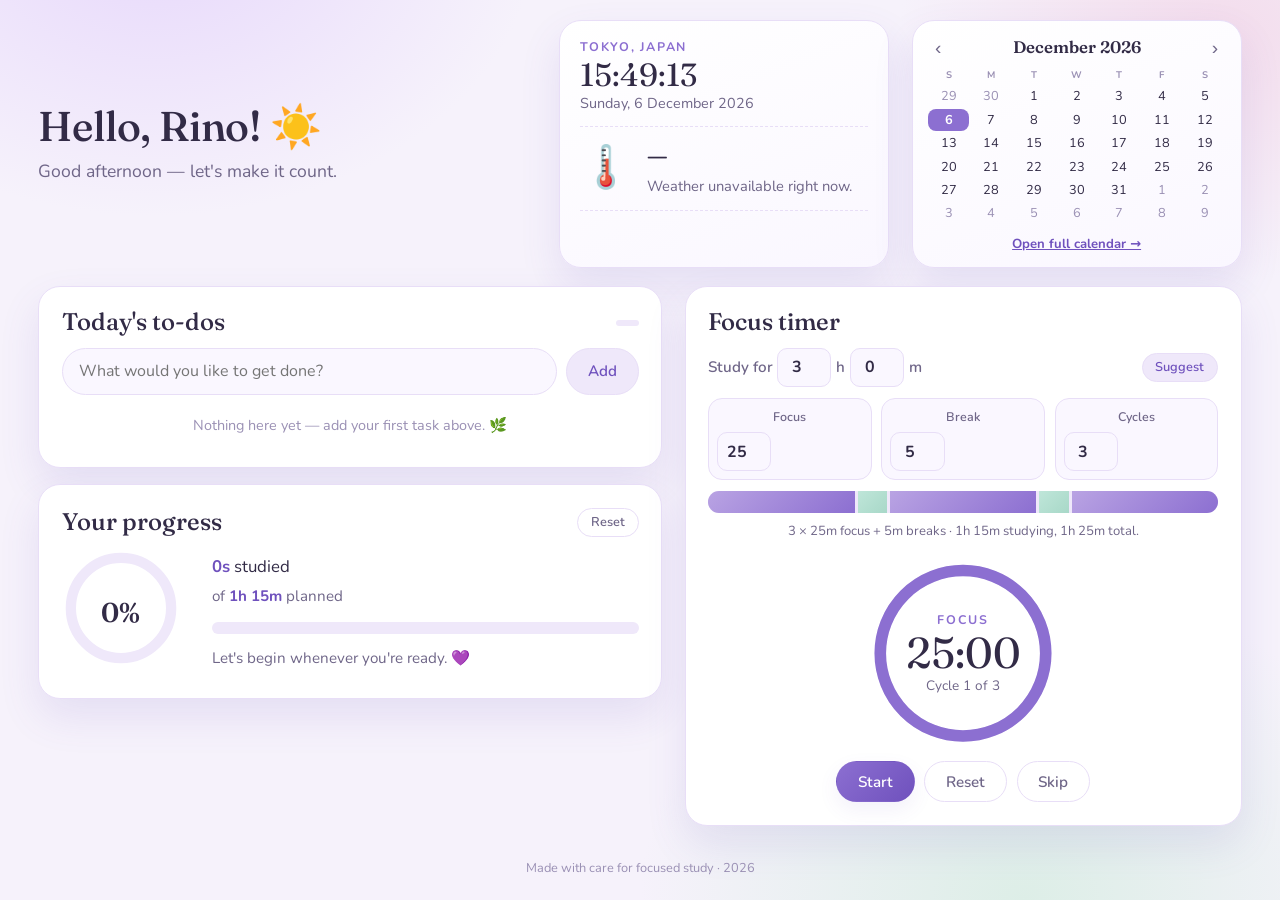
==== commit 6b45e32d: "Replace calendar link with a mini-month card beside the Tokyo card - Add a real mini calendar in the" ====
--- a/index.html
+++ b/index.html
@@ -19,7 +19,6 @@
       <div class="hero-greeting">
         <h1>Hello, Rino! <span class="wave" aria-hidden="true">🌙</span></h1>
         <p class="subtitle" data-greeting-sub>Ready to focus?</p>
-        <a class="cal-link" href="calendar.html">📅 Open Calendar</a>
       </div>
 
       <section class="weather-card" data-weather aria-label="Tokyo time and weather">
@@ -37,6 +36,16 @@
           </div>
         </div>
         <ul class="forecast" data-forecast aria-label="3-day forecast"></ul>
+      </section>
+
+      <section class="cal-card" aria-label="Calendar">
+        <div class="cc-head">
+          <button type="button" data-cc-prev aria-label="Previous month">‹</button>
+          <strong data-cc-title>—</strong>
+          <button type="button" data-cc-next aria-label="Next month">›</button>
+        </div>
+        <div class="cc-grid" data-cc-grid></div>
+        <a class="cc-open" href="calendar.html">Open full calendar →</a>
       </section>
     </header>
 
--- a/css/styles.css
+++ b/css/styles.css
@@ -64,10 +64,10 @@
   width: 100%;
   max-width: 1500px;
   margin: 0 auto;
-  padding: clamp(1rem, 2vw, 1.5rem) clamp(1rem, 3vw, 2.5rem) 0.75rem;
+  padding: clamp(0.85rem, 1.6vw, 1.25rem) clamp(1rem, 3vw, 2.5rem) 0.5rem;
   display: flex;
   flex-direction: column;
-  gap: clamp(1rem, 2vw, 1.35rem);
+  gap: clamp(0.85rem, 1.5vw, 1.1rem);
 }
 
 /* Dashboard: left column (to-do + progress) | right column (timer) */
@@ -128,12 +128,21 @@
 /* ---------- Hero ---------- */
 .hero {
   display: grid;
-  grid-template-columns: 1fr minmax(300px, 360px);
-  gap: clamp(1rem, 3vw, 2rem);
+  grid-template-columns: minmax(0, 1fr) minmax(250px, 330px) minmax(250px, 330px);
+  gap: clamp(0.9rem, 2vw, 1.4rem);
   align-items: stretch;
 }
 
 .hero-greeting { align-self: center; }
+
+/* When space is tight, drop the cards under a full-width greeting */
+@media (max-width: 1080px) {
+  .hero { grid-template-columns: 1fr 1fr; }
+  .hero-greeting { grid-column: 1 / -1; }
+}
+@media (max-width: 620px) {
+  .hero { grid-template-columns: 1fr; }
+}
 
 .hero-greeting h1 {
   font-size: clamp(1.9rem, 3.4vw, 2.6rem);
@@ -145,19 +154,53 @@
   color: var(--ink-soft);
   font-size: 1.1rem;
 }
-.cal-link {
-  display: inline-block;
-  margin-top: 0.9rem;
-  padding: 0.5rem 1.1rem;
-  border-radius: 999px;
-  background: var(--bg-2);
-  border: 1px solid var(--line);
-  color: var(--lilac-deeper);
-  font-weight: 700;
-  font-size: 0.92rem;
-  transition: transform 0.18s var(--ease), background 0.2s var(--ease);
-}
-.cal-link:hover { transform: translateY(-2px); background: #e6daf9; }
+/* ---------- Mini calendar card ---------- */
+.cal-card {
+  background: linear-gradient(160deg, #ffffff 0%, var(--surface-soft) 100%);
+  border: 1px solid var(--line);
+  border-radius: var(--radius);
+  box-shadow: var(--shadow);
+  padding: 0.8rem 0.95rem;
+  display: flex;
+  flex-direction: column;
+  gap: 0.4rem;
+}
+.cc-head { display: flex; align-items: center; justify-content: space-between; }
+.cc-head strong { font-family: "Fraunces", serif; font-size: 1.05rem; font-weight: 600; }
+.cc-head button {
+  border: 0; background: none; cursor: pointer; color: var(--ink-soft);
+  font-size: 1.2rem; line-height: 1; padding: 0.1rem 0.45rem; border-radius: 8px;
+  transition: color 0.15s var(--ease), background 0.15s var(--ease);
+}
+.cc-head button:hover { color: var(--lilac-deeper); background: var(--bg-2); }
+
+.cc-grid {
+  display: grid;
+  grid-template-columns: repeat(7, 1fr);
+  grid-template-rows: auto repeat(6, 1fr);
+  gap: 1px;
+  flex: 1;
+}
+.cc-grid .dow {
+  text-align: center; font-size: 0.6rem; font-weight: 700; color: var(--ink-faint);
+  text-transform: uppercase; padding-bottom: 2px;
+}
+.cc-day {
+  position: relative; display: flex; align-items: center; justify-content: center;
+  font-size: 0.8rem; border-radius: 8px; cursor: pointer; color: var(--ink); min-height: 1.4rem;
+  transition: background 0.12s var(--ease);
+}
+.cc-day:hover { background: var(--bg-2); }
+.cc-day.muted { color: var(--ink-faint); }
+.cc-day.today { background: var(--lilac-deep); color: #fff; font-weight: 700; }
+.cc-dots { position: absolute; bottom: 2px; left: 0; right: 0; display: flex; gap: 2px; justify-content: center; }
+.cc-dot { width: 4px; height: 4px; border-radius: 50%; }
+.cc-day.today .cc-dot { background: #fff !important; }
+.cc-open {
+  text-align: center; font-size: 0.82rem; font-weight: 700; color: var(--lilac-deeper);
+  margin-top: 0.15rem;
+}
+.cc-open:hover { color: var(--ink); }
 
 /* ---------- Weather card ---------- */
 .weather-card {
@@ -165,10 +208,10 @@
   border: 1px solid var(--line);
   border-radius: var(--radius);
   box-shadow: var(--shadow);
-  padding: 1.25rem 1.4rem;
+  padding: 1rem 1.25rem;
   display: flex;
   flex-direction: column;
-  gap: 0.9rem;
+  gap: 0.7rem;
 }
 
 .weather-time { display: flex; flex-direction: column; }
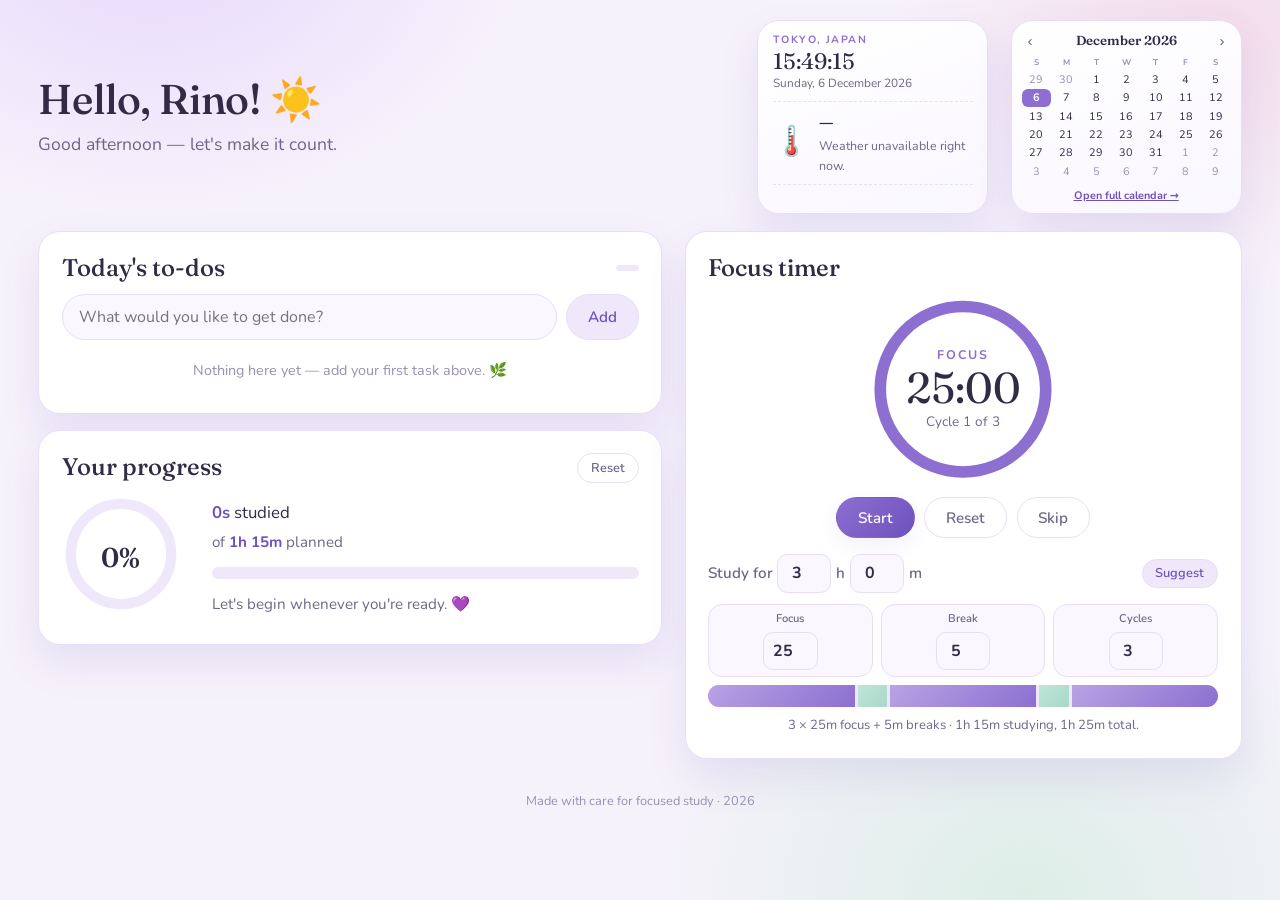
==== commit c41862c1: "Make timer the focus: ring on top, compact setup below Start - Move the Pomodoro setup (Study-for, F" ====
--- a/index.html
+++ b/index.html
@@ -100,6 +100,27 @@
           <button type="button" class="btn btn-ghost btn-tiny" data-edit-plan hidden>Edit plan</button>
         </div>
 
+        <!-- Timer -->
+        <div class="pomo-timer">
+          <div class="ring-wrap">
+            <svg class="ring" viewBox="0 0 220 220" data-ring>
+              <circle class="ring-track" cx="110" cy="110" r="100" />
+              <circle class="ring-progress" cx="110" cy="110" r="100" data-ring-progress />
+            </svg>
+            <div class="ring-center">
+              <span class="phase-label" data-phase>Focus</span>
+              <span class="ring-time" data-ring-time>25:00</span>
+              <span class="cycle-label" data-cycle-label>Cycle 1 of 3</span>
+            </div>
+          </div>
+          <div class="timer-controls">
+            <button type="button" class="btn btn-primary" data-start>Start</button>
+            <button type="button" class="btn btn-soft" data-pause hidden>Pause</button>
+            <button type="button" class="btn btn-ghost" data-reset>Reset</button>
+            <button type="button" class="btn btn-ghost" data-skip>Skip</button>
+          </div>
+        </div>
+
         <!-- Setup (hidden once a session starts) -->
         <div class="pomo-setup" data-pomo-setup>
           <div class="setup-row">
@@ -121,27 +142,6 @@
           <div class="schedule" data-schedule aria-label="Session schedule"></div>
           <p class="schedule-summary" data-schedule-summary></p>
         </div>
-
-        <!-- Timer -->
-        <div class="pomo-timer">
-          <div class="ring-wrap">
-            <svg class="ring" viewBox="0 0 220 220" data-ring>
-              <circle class="ring-track" cx="110" cy="110" r="100" />
-              <circle class="ring-progress" cx="110" cy="110" r="100" data-ring-progress />
-            </svg>
-            <div class="ring-center">
-              <span class="phase-label" data-phase>Focus</span>
-              <span class="ring-time" data-ring-time>25:00</span>
-              <span class="cycle-label" data-cycle-label>Cycle 1 of 3</span>
-            </div>
-          </div>
-          <div class="timer-controls">
-            <button type="button" class="btn btn-primary" data-start>Start</button>
-            <button type="button" class="btn btn-soft" data-pause hidden>Pause</button>
-            <button type="button" class="btn btn-ghost" data-reset>Reset</button>
-            <button type="button" class="btn btn-ghost" data-skip>Skip</button>
-          </div>
-        </div>
       </section>
     </div><!-- /.dash-grid -->
 
--- a/css/styles.css
+++ b/css/styles.css
@@ -128,7 +128,7 @@
 /* ---------- Hero ---------- */
 .hero {
   display: grid;
-  grid-template-columns: minmax(0, 1fr) minmax(250px, 330px) minmax(250px, 330px);
+  grid-template-columns: minmax(0, 1fr) minmax(175px, 231px) minmax(175px, 231px);
   gap: clamp(0.9rem, 2vw, 1.4rem);
   align-items: stretch;
 }
@@ -160,16 +160,16 @@
   border: 1px solid var(--line);
   border-radius: var(--radius);
   box-shadow: var(--shadow);
-  padding: 0.8rem 0.95rem;
+  padding: 0.55rem 0.65rem;
   display: flex;
   flex-direction: column;
-  gap: 0.4rem;
+  gap: 0.3rem;
 }
 .cc-head { display: flex; align-items: center; justify-content: space-between; }
-.cc-head strong { font-family: "Fraunces", serif; font-size: 1.05rem; font-weight: 600; }
+.cc-head strong { font-family: "Fraunces", serif; font-size: 0.82rem; font-weight: 600; }
 .cc-head button {
   border: 0; background: none; cursor: pointer; color: var(--ink-soft);
-  font-size: 1.2rem; line-height: 1; padding: 0.1rem 0.45rem; border-radius: 8px;
+  font-size: 0.95rem; line-height: 1; padding: 0.05rem 0.35rem; border-radius: 8px;
   transition: color 0.15s var(--ease), background 0.15s var(--ease);
 }
 .cc-head button:hover { color: var(--lilac-deeper); background: var(--bg-2); }
@@ -182,23 +182,23 @@
   flex: 1;
 }
 .cc-grid .dow {
-  text-align: center; font-size: 0.6rem; font-weight: 700; color: var(--ink-faint);
-  text-transform: uppercase; padding-bottom: 2px;
+  text-align: center; font-size: 0.52rem; font-weight: 700; color: var(--ink-faint);
+  text-transform: uppercase; padding-bottom: 1px;
 }
 .cc-day {
   position: relative; display: flex; align-items: center; justify-content: center;
-  font-size: 0.8rem; border-radius: 8px; cursor: pointer; color: var(--ink); min-height: 1.4rem;
+  font-size: 0.68rem; border-radius: 6px; cursor: pointer; color: var(--ink); min-height: 1rem;
   transition: background 0.12s var(--ease);
 }
 .cc-day:hover { background: var(--bg-2); }
 .cc-day.muted { color: var(--ink-faint); }
 .cc-day.today { background: var(--lilac-deep); color: #fff; font-weight: 700; }
-.cc-dots { position: absolute; bottom: 2px; left: 0; right: 0; display: flex; gap: 2px; justify-content: center; }
-.cc-dot { width: 4px; height: 4px; border-radius: 50%; }
+.cc-dots { position: absolute; bottom: 1px; left: 0; right: 0; display: flex; gap: 2px; justify-content: center; }
+.cc-dot { width: 3px; height: 3px; border-radius: 50%; }
 .cc-day.today .cc-dot { background: #fff !important; }
 .cc-open {
-  text-align: center; font-size: 0.82rem; font-weight: 700; color: var(--lilac-deeper);
-  margin-top: 0.15rem;
+  text-align: center; font-size: 0.68rem; font-weight: 700; color: var(--lilac-deeper);
+  margin-top: 0.1rem;
 }
 .cc-open:hover { color: var(--ink); }
 
@@ -208,15 +208,15 @@
   border: 1px solid var(--line);
   border-radius: var(--radius);
   box-shadow: var(--shadow);
-  padding: 1rem 1.25rem;
+  padding: 0.7rem 0.9rem;
   display: flex;
   flex-direction: column;
-  gap: 0.7rem;
+  gap: 0.5rem;
 }
 
 .weather-time { display: flex; flex-direction: column; }
 .weather-loc {
-  font-size: 0.78rem;
+  font-size: 0.66rem;
   text-transform: uppercase;
   letter-spacing: 0.14em;
   color: var(--lilac-deep);
@@ -224,31 +224,31 @@
 }
 .clock {
   font-family: "Fraunces", serif;
-  font-size: 2rem;
+  font-size: 1.4rem;
   font-variant-numeric: tabular-nums;
   line-height: 1.1;
 }
-.date { color: var(--ink-soft); font-size: 0.9rem; }
+.date { color: var(--ink-soft); font-size: 0.74rem; }
 
 .weather-now {
   display: flex;
   align-items: center;
-  gap: 0.9rem;
-  padding-top: 0.6rem;
+  gap: 0.6rem;
+  padding-top: 0.45rem;
   border-top: 1px dashed var(--line);
 }
-.weather-icon { font-size: 2.6rem; line-height: 1; }
+.weather-icon { font-size: 1.85rem; line-height: 1; }
 .weather-readout { display: flex; flex-direction: column; }
-.temp { font-size: 1.5rem; font-weight: 700; font-family: "Fraunces", serif; }
-.cond { color: var(--ink-soft); font-size: 0.92rem; }
-.humidity { color: var(--ink-faint); font-size: 0.82rem; }
+.temp { font-size: 1.05rem; font-weight: 700; font-family: "Fraunces", serif; }
+.cond { color: var(--ink-soft); font-size: 0.78rem; }
+.humidity { color: var(--ink-faint); font-size: 0.68rem; }
 
 .forecast {
   list-style: none;
   margin: 0;
-  padding: 0.6rem 0 0;
-  display: flex;
-  gap: 0.5rem;
+  padding: 0.45rem 0 0;
+  display: flex;
+  gap: 0.35rem;
   border-top: 1px dashed var(--line);
 }
 .forecast li {
@@ -256,12 +256,12 @@
   text-align: center;
   background: var(--bg);
   border-radius: var(--radius-sm);
-  padding: 0.5rem 0.2rem;
-  font-size: 0.78rem;
+  padding: 0.35rem 0.15rem;
+  font-size: 0.66rem;
   color: var(--ink-soft);
 }
 .forecast .f-day { font-weight: 700; color: var(--ink); display: block; }
-.forecast .f-ico { font-size: 1.2rem; display: block; margin: 0.15rem 0; }
+.forecast .f-ico { font-size: 0.95rem; display: block; margin: 0.1rem 0; }
 .forecast .f-temp { display: block; }
 
 /* ---------- Panels ---------- */
@@ -352,9 +352,10 @@
 
 /* ---------- Pomodoro ---------- */
 .pomodoro { display: flex; flex-direction: column; }
-.pomo-setup { margin-bottom: 1rem; }
+.pomo-setup { margin-top: 1rem; }
 .pomodoro.is-running .pomo-setup { display: none; }
-.pomo-timer { margin-top: auto; }
+/* When running, the lone timer centers in the panel */
+.pomodoro.is-running .pomo-timer { margin-top: auto; margin-bottom: auto; }
 .setup-row {
   display: flex;
   align-items: center;
@@ -386,23 +387,24 @@
 .setup-grid {
   display: grid;
   grid-template-columns: repeat(3, 1fr);
-  gap: 0.6rem;
-  margin-bottom: 0.7rem;
+  gap: 0.5rem;
+  margin-bottom: 0.5rem;
 }
 .setup-grid label {
   background: var(--surface-soft);
   border: 1px solid var(--line);
   border-radius: var(--radius-sm);
-  padding: 0.5rem;
+  padding: 0.35rem 0.4rem;
   text-align: center;
-  font-size: 0.78rem;
+  font-size: 0.7rem;
   color: var(--ink-soft);
   font-weight: 600;
   display: flex;
   flex-direction: column;
-  gap: 0.35rem;
-}
-.setup-grid input { margin-top: 0; width: 100%; }
+  align-items: center;
+  gap: 0.22rem;
+}
+.setup-grid input { margin-top: 0; width: 2.8rem; padding: 0.28rem 0.2rem; font-size: 0.9rem; }
 
 .schedule {
   display: flex;
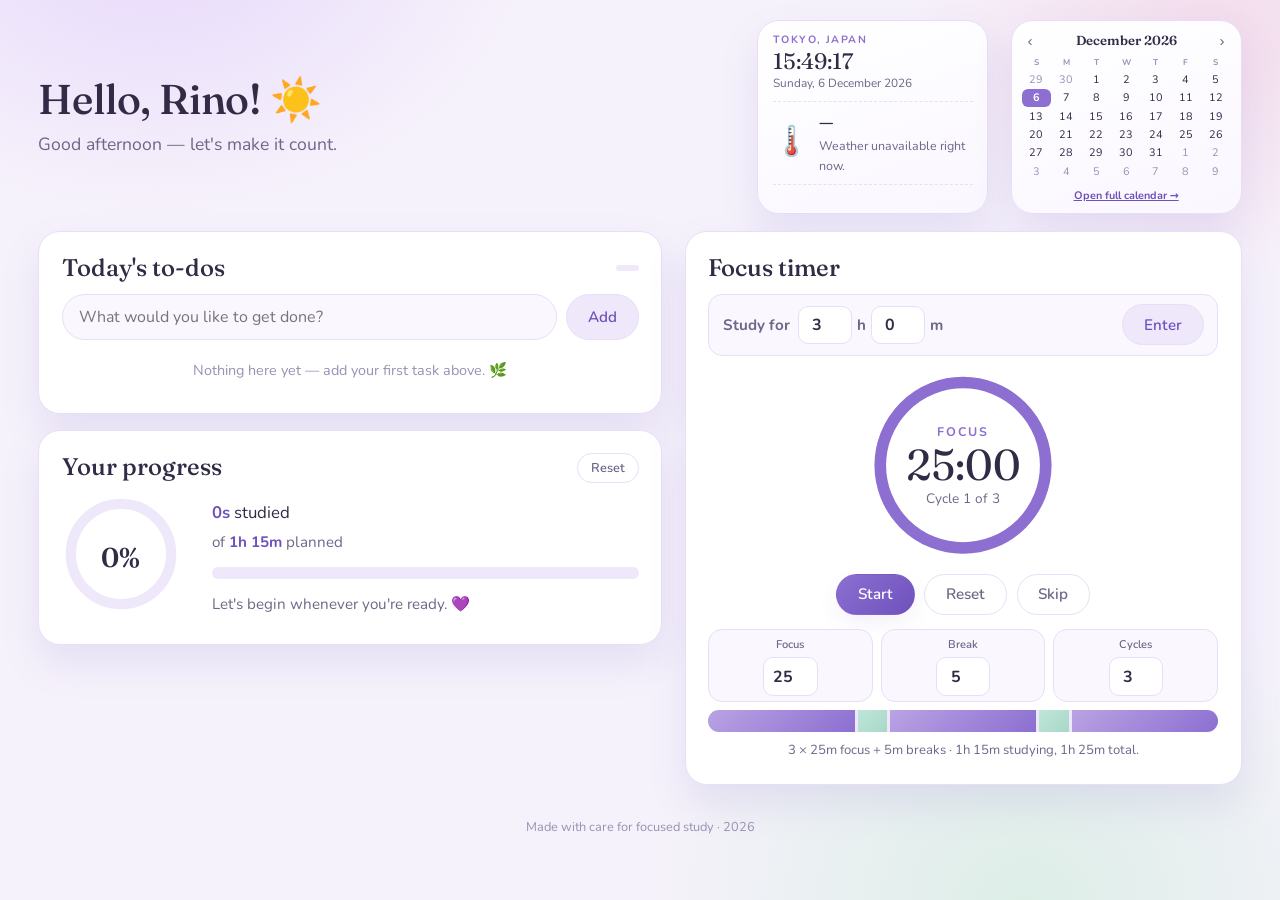
==== commit 797bb20b: "Promote study-duration to a full-width bar above the clock - Move the 'Study for [h][m]' input to a " ====
--- a/index.html
+++ b/index.html
@@ -100,6 +100,17 @@
           <button type="button" class="btn btn-ghost btn-tiny" data-edit-plan hidden>Edit plan</button>
         </div>
 
+        <!-- Decide duration first (full-width, above the clock) -->
+        <div class="pomo-duration" data-pomo-duration>
+          <label>Study for
+            <span class="inline-inputs">
+              <input type="number" min="0" max="12" data-total-hours value="3" aria-label="Study hours" /> h
+              <input type="number" min="0" max="59" step="5" data-total-mins value="0" aria-label="Study minutes" /> m
+            </span>
+          </label>
+          <button type="button" class="btn btn-soft" data-suggest>Enter</button>
+        </div>
+
         <!-- Timer -->
         <div class="pomo-timer">
           <div class="ring-wrap">
@@ -123,16 +134,6 @@
 
         <!-- Setup (hidden once a session starts) -->
         <div class="pomo-setup" data-pomo-setup>
-          <div class="setup-row">
-            <label>Study for
-              <span class="inline-inputs">
-                <input type="number" min="0" max="12" data-total-hours value="3" aria-label="Study hours" /> h
-                <input type="number" min="0" max="59" step="5" data-total-mins value="0" aria-label="Study minutes" /> m
-              </span>
-            </label>
-            <button type="button" class="btn btn-soft btn-tiny" data-suggest>Suggest</button>
-          </div>
-
           <div class="setup-grid">
             <label>Focus<input type="number" min="5" max="90" data-focus-len value="25" /></label>
             <label>Break<input type="number" min="1" max="30" data-break-len value="5" /></label>
--- a/css/styles.css
+++ b/css/styles.css
@@ -352,22 +352,34 @@
 
 /* ---------- Pomodoro ---------- */
 .pomodoro { display: flex; flex-direction: column; }
-.pomo-setup { margin-top: 1rem; }
-.pomodoro.is-running .pomo-setup { display: none; }
+.pomo-setup { margin-top: 0.9rem; }
+.pomodoro.is-running .pomo-setup,
+.pomodoro.is-running .pomo-duration { display: none; }
 /* When running, the lone timer centers in the panel */
 .pomodoro.is-running .pomo-timer { margin-top: auto; margin-bottom: auto; }
-.setup-row {
+
+/* Full-width "decide how long" bar, sits above the clock */
+.pomo-duration {
   display: flex;
   align-items: center;
   justify-content: space-between;
-  flex-wrap: wrap;
   gap: 0.6rem;
-  margin-bottom: 0.7rem;
-}
-.setup-row > label { color: var(--ink-soft); font-weight: 600; font-size: 0.95rem; }
+  width: 100%;
+  background: var(--surface-soft);
+  border: 1px solid var(--line);
+  border-radius: var(--radius-sm);
+  padding: 0.6rem 0.85rem;
+  margin-bottom: 0.9rem;
+}
+.pomo-duration > label {
+  color: var(--ink-soft); font-weight: 700; font-size: 0.95rem;
+  display: flex; align-items: center; gap: 0.5rem;
+}
+.pomo-duration .btn { flex-shrink: 0; }
 .inline-inputs { display: inline-flex; align-items: center; gap: 0.3rem; }
 
-.pomo-setup input[type="number"] {
+.pomo-setup input[type="number"],
+.pomo-duration input[type="number"] {
   font-family: inherit;
   font-size: 1rem;
   font-weight: 700;
@@ -376,10 +388,11 @@
   padding: 0.45rem 0.3rem;
   border: 1px solid var(--line);
   border-radius: 10px;
-  background: var(--surface-soft);
+  background: var(--surface);
   color: var(--ink);
 }
-.pomo-setup input[type="number"]:focus {
+.pomo-setup input[type="number"]:focus,
+.pomo-duration input[type="number"]:focus {
   outline: none; border-color: var(--lilac);
   box-shadow: 0 0 0 4px rgba(185, 163, 227, 0.2);
 }
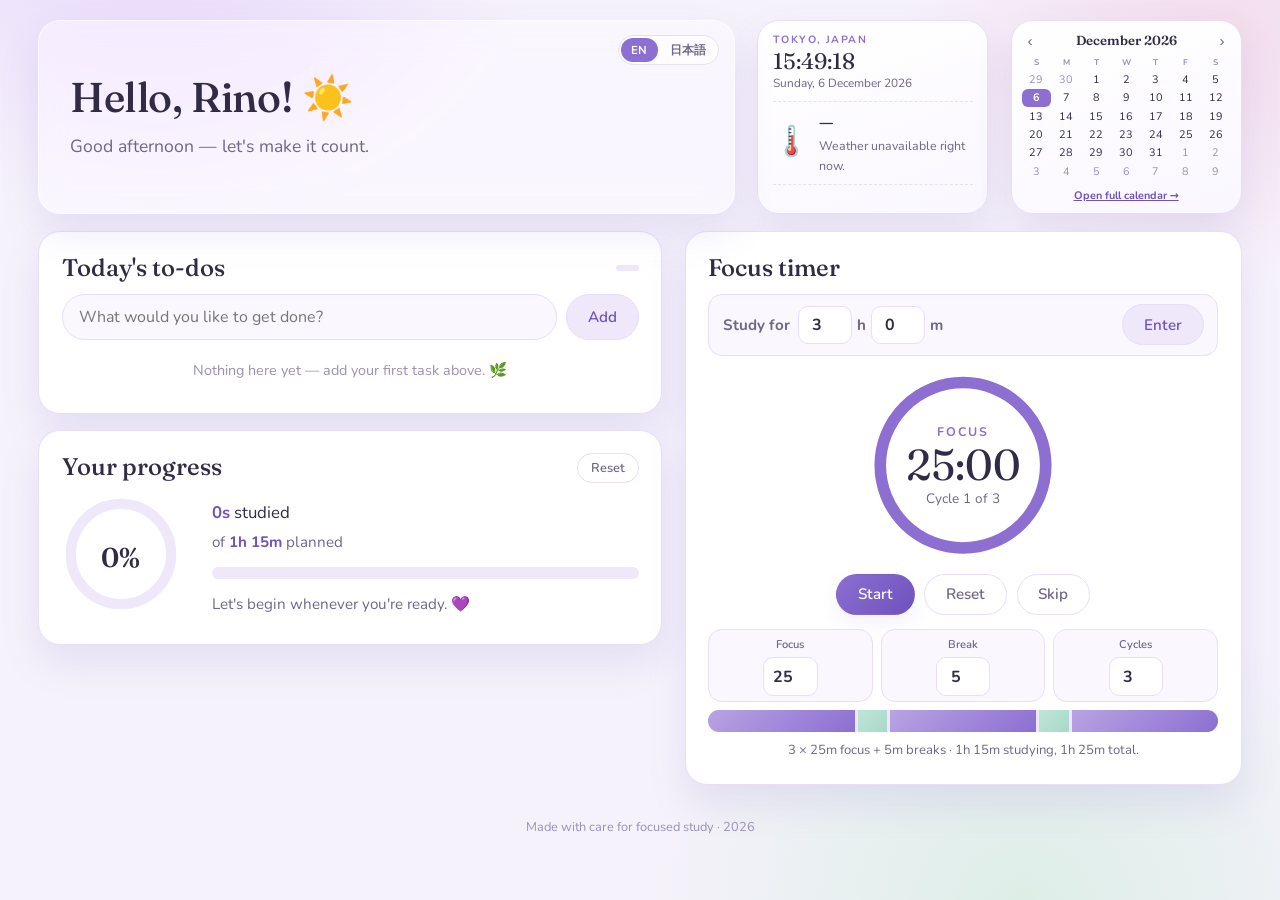
==== commit 7cc1303e: "Add English / Japanese language switch - EN/日本語 toggle in the greeting card, persisted to localStora" ====
--- a/index.html
+++ b/index.html
@@ -17,13 +17,17 @@
     <!-- ===== Header ===== -->
     <header class="hero">
       <div class="hero-greeting">
-        <h1>Hello, Rino! <span class="wave" aria-hidden="true">🌙</span></h1>
+        <div class="lang-switch" data-lang-switch role="group" aria-label="Language">
+          <button type="button" data-lang="en">EN</button>
+          <button type="button" data-lang="ja">日本語</button>
+        </div>
+        <h1><span data-i18n="greeting">Hello, Rino!</span> <span class="wave" aria-hidden="true">🌙</span></h1>
         <p class="subtitle" data-greeting-sub>Ready to focus?</p>
       </div>
 
       <section class="weather-card" data-weather aria-label="Tokyo time and weather">
         <div class="weather-time">
-          <span class="weather-loc">Tokyo, Japan</span>
+          <span class="weather-loc" data-i18n="tokyo">Tokyo, Japan</span>
           <span class="clock" data-clock>--:--:--</span>
           <span class="date" data-date>—</span>
         </div>
@@ -45,7 +49,7 @@
           <button type="button" data-cc-next aria-label="Next month">›</button>
         </div>
         <div class="cc-grid" data-cc-grid></div>
-        <a class="cc-open" href="calendar.html">Open full calendar →</a>
+        <a class="cc-open" href="calendar.html" data-i18n="openCal">Open full calendar →</a>
       </section>
     </header>
 
@@ -56,22 +60,22 @@
         <!-- To-do -->
         <section class="panel todo" aria-label="To-do list">
           <div class="panel-head">
-            <h2>Today's to-dos</h2>
+            <h2 data-i18n="todos">Today's to-dos</h2>
             <span class="counter" data-todo-counter></span>
           </div>
           <form class="todo-add" data-todo-form>
-            <input type="text" data-todo-input placeholder="What would you like to get done?" aria-label="New to-do" maxlength="120" />
-            <button type="submit" class="btn btn-soft" aria-label="Add to-do">Add</button>
+            <input type="text" data-todo-input data-i18n-ph="todoPlaceholder" placeholder="What would you like to get done?" aria-label="New to-do" maxlength="120" />
+            <button type="submit" class="btn btn-soft" aria-label="Add to-do" data-i18n="add">Add</button>
           </form>
           <ul class="todo-list" data-todo-list></ul>
-          <p class="empty-note" data-todo-empty>Nothing here yet — add your first task above. 🌿</p>
+          <p class="empty-note" data-todo-empty data-i18n="todoEmpty">Nothing here yet — add your first task above. 🌿</p>
         </section>
 
         <!-- Progress -->
         <section class="panel progress" aria-label="Study progress">
           <div class="panel-head">
-            <h2>Your progress</h2>
-            <button type="button" class="btn btn-ghost btn-tiny" data-reset-progress>Reset</button>
+            <h2 data-i18n="progressTitle">Your progress</h2>
+            <button type="button" class="btn btn-ghost btn-tiny" data-reset-progress data-i18n="reset">Reset</button>
           </div>
           <div class="progress-body">
             <div class="progress-ring-wrap">
@@ -84,8 +88,8 @@
               </div>
             </div>
             <div class="progress-stats">
-              <p class="progress-line"><strong data-studied>0m</strong> studied</p>
-              <p class="progress-line muted">of <strong data-planned>3h 0m</strong> planned</p>
+              <p class="progress-line" data-studied-line></p>
+              <p class="progress-line muted" data-planned-line></p>
               <div class="progress-bar"><span data-progress-bar></span></div>
               <p class="affirm" data-affirm>Let's begin whenever you're ready. 💜</p>
             </div>
@@ -96,19 +100,19 @@
       <!-- Right column: Pomodoro -->
       <section class="panel pomodoro" data-pomodoro aria-label="Pomodoro timer">
         <div class="panel-head">
-          <h2>Focus timer</h2>
-          <button type="button" class="btn btn-ghost btn-tiny" data-edit-plan hidden>Edit plan</button>
+          <h2 data-i18n="focusTimer">Focus timer</h2>
+          <button type="button" class="btn btn-ghost btn-tiny" data-edit-plan hidden data-i18n="editPlan">Edit plan</button>
         </div>
 
         <!-- Decide duration first (full-width, above the clock) -->
         <div class="pomo-duration" data-pomo-duration>
-          <label>Study for
+          <label><span data-i18n="studyFor">Study for</span>
             <span class="inline-inputs">
-              <input type="number" min="0" max="12" data-total-hours value="3" aria-label="Study hours" /> h
-              <input type="number" min="0" max="59" step="5" data-total-mins value="0" aria-label="Study minutes" /> m
+              <input type="number" min="0" max="12" data-total-hours value="3" aria-label="Study hours" /> <span data-i18n="hUnit">h</span>
+              <input type="number" min="0" max="59" step="5" data-total-mins value="0" aria-label="Study minutes" /> <span data-i18n="mUnit">m</span>
             </span>
           </label>
-          <button type="button" class="btn btn-soft" data-suggest>Enter</button>
+          <button type="button" class="btn btn-soft" data-suggest data-i18n="enter">Enter</button>
         </div>
 
         <!-- Timer -->
@@ -125,19 +129,19 @@
             </div>
           </div>
           <div class="timer-controls">
-            <button type="button" class="btn btn-primary" data-start>Start</button>
-            <button type="button" class="btn btn-soft" data-pause hidden>Pause</button>
-            <button type="button" class="btn btn-ghost" data-reset>Reset</button>
-            <button type="button" class="btn btn-ghost" data-skip>Skip</button>
+            <button type="button" class="btn btn-primary" data-start data-i18n="start">Start</button>
+            <button type="button" class="btn btn-soft" data-pause hidden data-i18n="pause">Pause</button>
+            <button type="button" class="btn btn-ghost" data-reset data-i18n="reset">Reset</button>
+            <button type="button" class="btn btn-ghost" data-skip data-i18n="skip">Skip</button>
           </div>
         </div>
 
         <!-- Setup (hidden once a session starts) -->
         <div class="pomo-setup" data-pomo-setup>
           <div class="setup-grid">
-            <label>Focus<input type="number" min="5" max="90" data-focus-len value="25" /></label>
-            <label>Break<input type="number" min="1" max="30" data-break-len value="5" /></label>
-            <label>Cycles<input type="number" min="1" max="20" data-cycles value="3" /></label>
+            <label><span data-i18n="focus">Focus</span><input type="number" min="5" max="90" data-focus-len value="25" /></label>
+            <label><span data-i18n="breakLabel">Break</span><input type="number" min="1" max="30" data-break-len value="5" /></label>
+            <label><span data-i18n="cyclesLabel">Cycles</span><input type="number" min="1" max="20" data-cycles value="3" /></label>
           </div>
 
           <div class="schedule" data-schedule aria-label="Session schedule"></div>
@@ -147,7 +151,7 @@
     </div><!-- /.dash-grid -->
 
     <footer class="foot">
-      <p>Made with care for focused study · <span data-year></span></p>
+      <p><span data-i18n="footer">Made with care for focused study</span> · <span data-year></span></p>
     </footer>
   </main>
 
--- a/css/styles.css
+++ b/css/styles.css
@@ -133,7 +133,49 @@
   align-items: stretch;
 }
 
-.hero-greeting { align-self: center; }
+/* Frosted-glass greeting card filling the rest of the first row */
+.hero-greeting {
+  position: relative;
+  align-self: stretch;
+  display: flex;
+  flex-direction: column;
+  justify-content: center;
+  gap: 0.25rem;
+  padding: clamp(1.1rem, 2.4vw, 2rem);
+  background: rgba(255, 255, 255, 0.38);
+  backdrop-filter: blur(16px) saturate(150%);
+  -webkit-backdrop-filter: blur(16px) saturate(150%);
+  border: 1px solid rgba(255, 255, 255, 0.55);
+  border-radius: var(--radius);
+  box-shadow: var(--shadow);
+}
+
+/* Language switch (EN / 日本語) */
+.lang-switch {
+  position: absolute;
+  top: 0.85rem;
+  right: 0.9rem;
+  display: inline-flex;
+  gap: 2px;
+  padding: 2px;
+  background: rgba(255, 255, 255, 0.65);
+  border: 1px solid var(--line);
+  border-radius: 999px;
+}
+.lang-switch button {
+  border: 0;
+  background: none;
+  cursor: pointer;
+  font-family: inherit;
+  font-weight: 700;
+  font-size: 0.72rem;
+  padding: 0.25rem 0.65rem;
+  border-radius: 999px;
+  color: var(--ink-soft);
+  transition: background 0.15s var(--ease), color 0.15s var(--ease);
+}
+.lang-switch button:hover { color: var(--lilac-deeper); }
+.lang-switch button.active { background: var(--lilac-deep); color: #fff; }
 
 /* When space is tight, drop the cards under a full-width greeting */
 @media (max-width: 1080px) {
